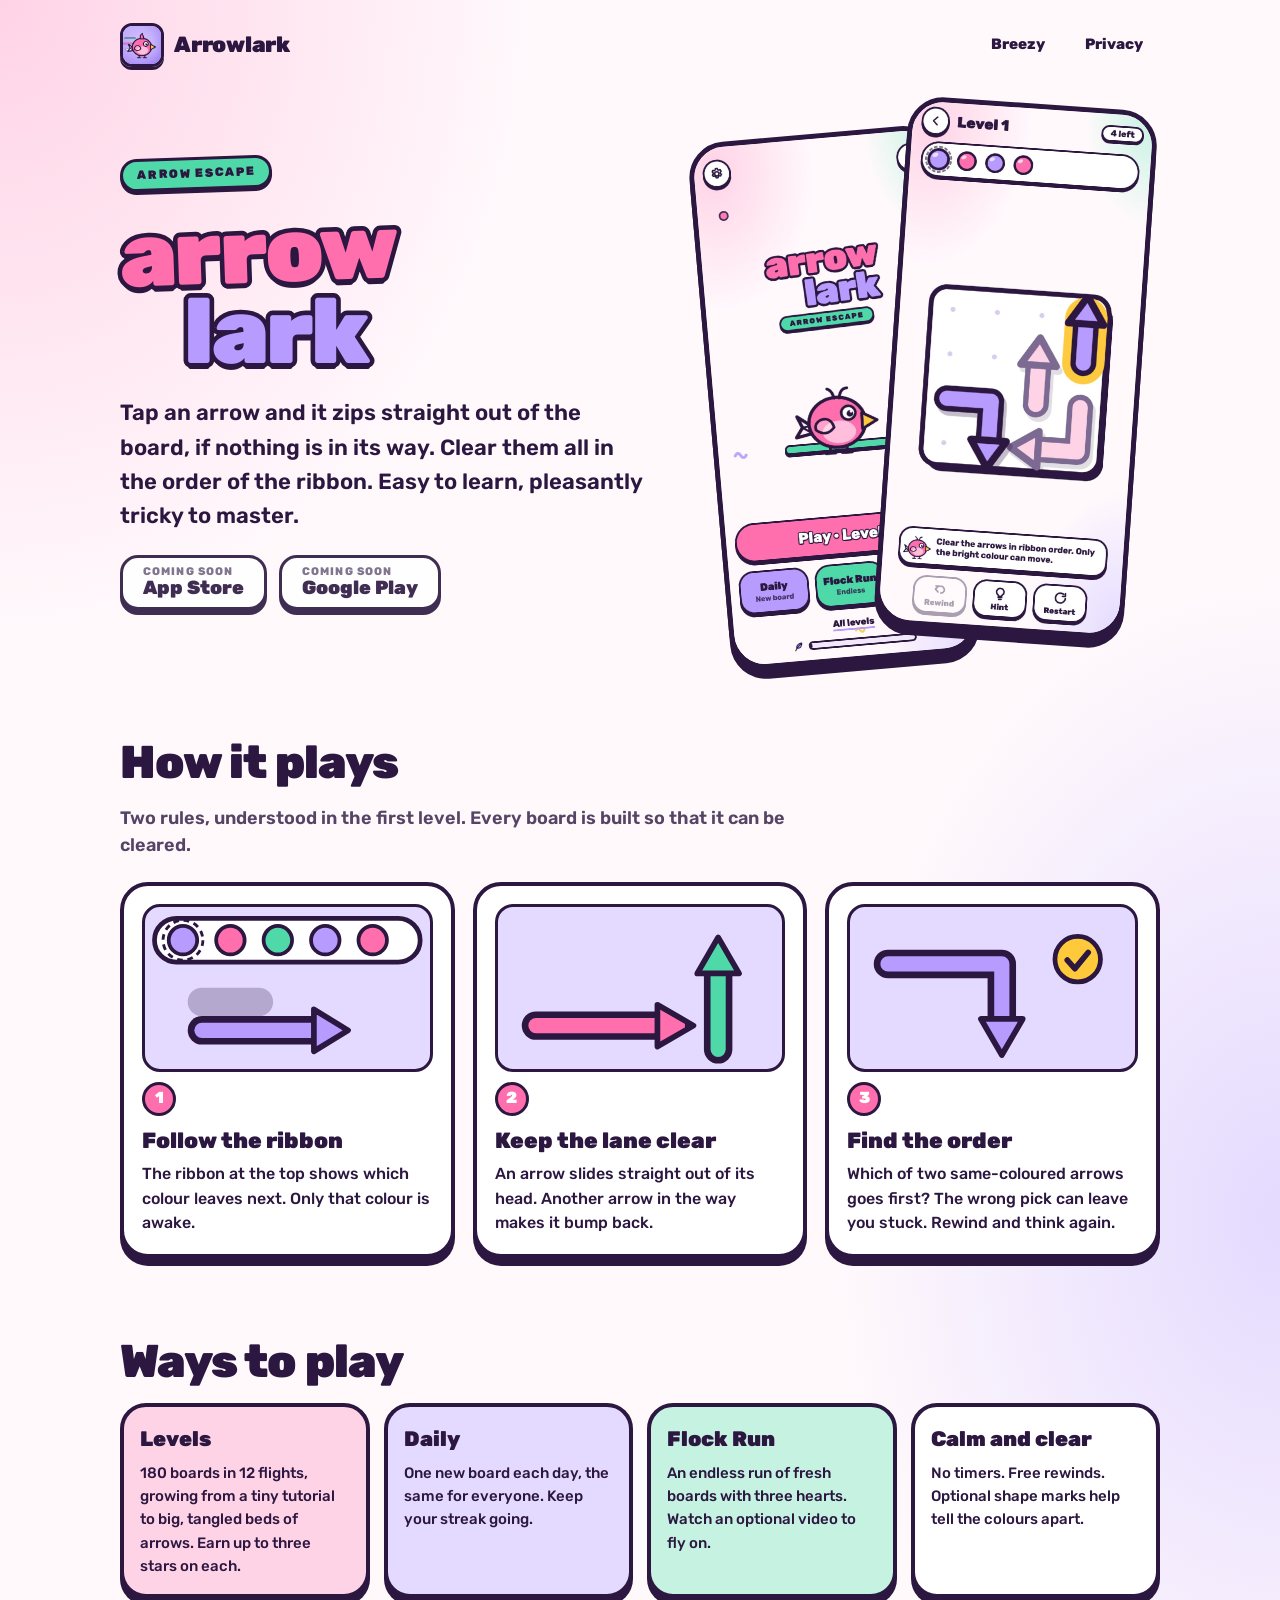
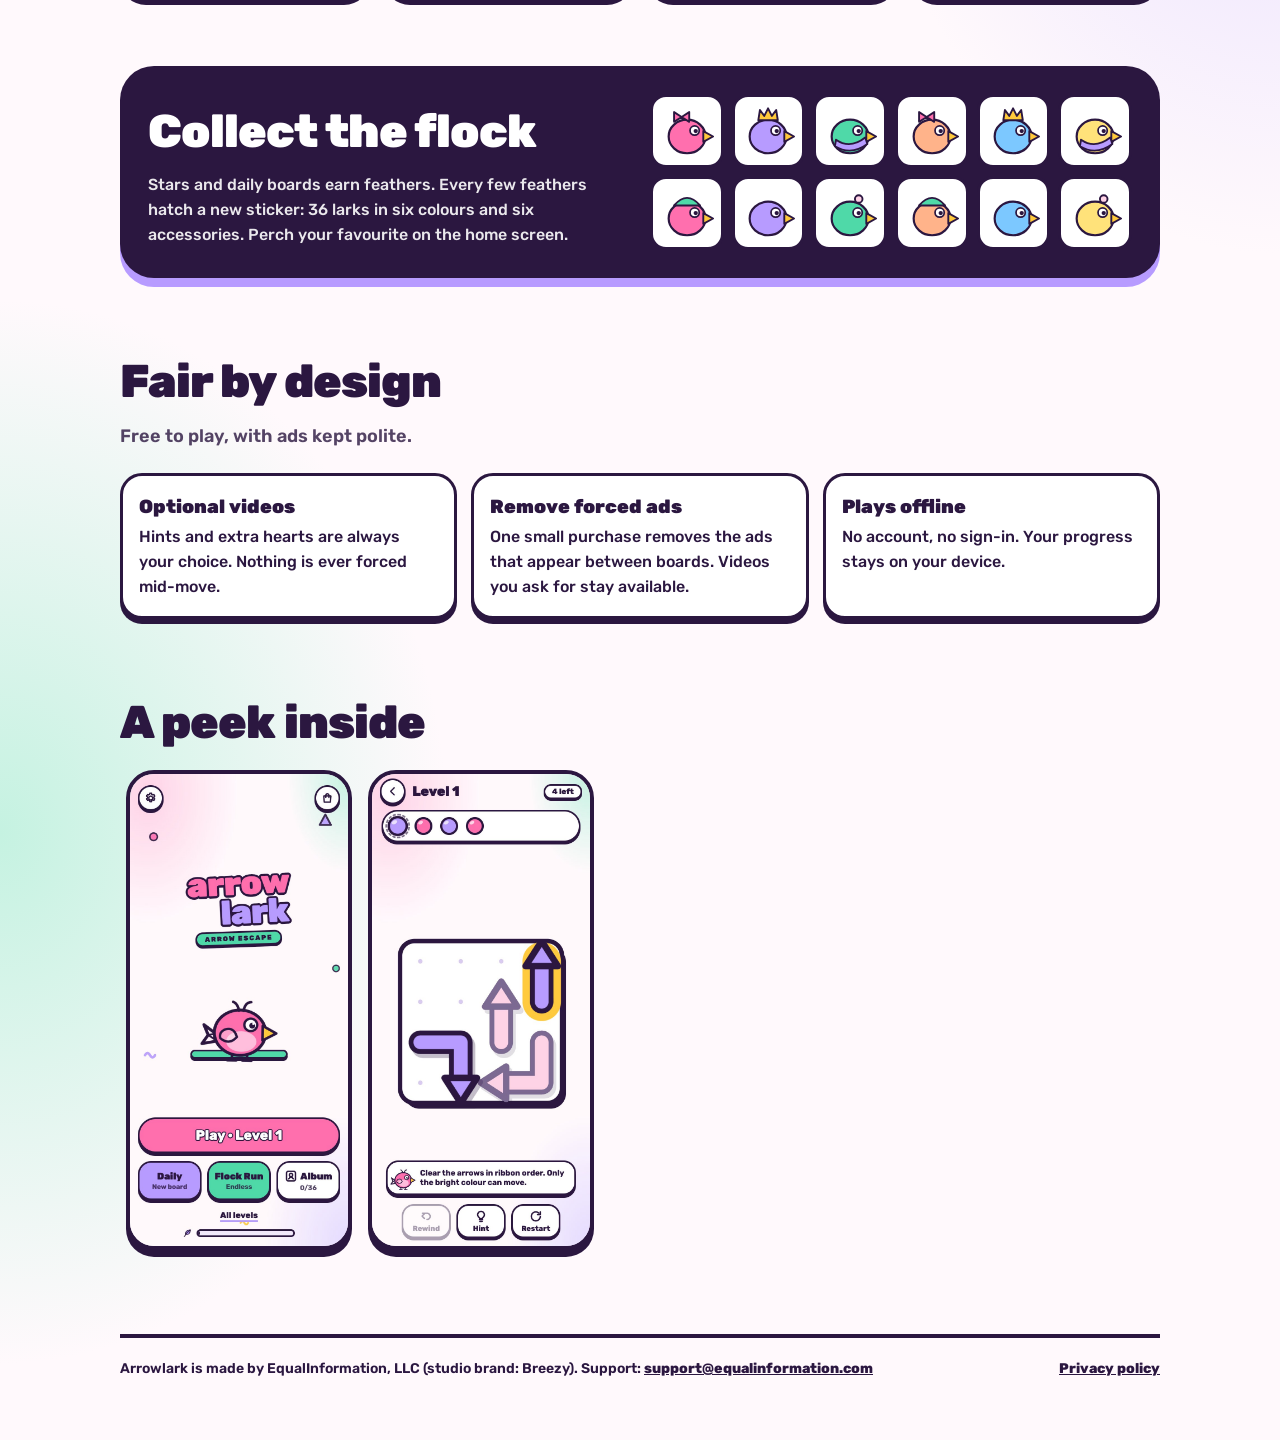
==== arrowlark/index.html @ f213b898 "Arrowlark site page (early draft, store links coming soon) Co-Authored-By: Claude Sonnet 5.5 <norepl" ====
<!doctype html>
<html lang="en">
<head>
<meta charset="utf-8">
<meta name="viewport" content="width=device-width,initial-scale=1">
<title>Arrowlark: Arrow Escape, a bouncy arrow game by Breezy</title>
<meta name="description" content="Arrowlark: Arrow Escape is a bouncy arrow-sliding game for iPhone and Android. Clear the board in ribbon order. Coming soon.">
<meta property="og:title" content="Arrowlark: Arrow Escape">
<meta property="og:description" content="Slide the arrows out, in ribbon order. A bouncy pop-graphic game by Breezy. Coming soon.">
<meta property="og:image" content="img/home.jpg">
<link rel="icon" href="img/icon.png">
<link rel="stylesheet" href="arrowlark.css">
</head>
<body>
<div class="wrap">
<header class="nav"><a class="brand" href="./"><img src="img/icon.png" alt="" width="44" height="44">Arrowlark</a><nav><a href="../">Breezy</a><a href="../privacy.html">Privacy</a></nav></header>
<main>
<div class="hero">
  <div>
    <span class="tagpill">ARROW ESCAPE</span>
    <h1><span class="a">arrow</span><span class="b">lark</span></h1>
    <p class="lead">Tap an arrow and it zips straight out of the board, if nothing is in its way. Clear them all in the order of the ribbon. Easy to learn, pleasantly tricky to master.</p>
    <div class="cta"><span class="store soon"><small>COMING SOON</small>App Store</span><span class="store soon"><small>COMING SOON</small>Google Play</span></div>
  </div>
  <div class="phones" aria-hidden="true">
    <div class="phone p1"><img src="img/home.jpg" alt="" width="390" height="844"></div>
    <div class="phone p2"><img src="img/play.jpg" alt="" width="390" height="844"></div>
  </div>
</div>
<section id="how">
  <h2>How it plays</h2>
  <p class="sub">Two rules, understood in the first level. Every board is built so that it can be cleared.</p>
  <div class="steps">
    <div class="step"><svg viewBox="0 0 300 170"><rect x="10" y="12" width="280" height="46" rx="23" fill="#fff" stroke="#2b1740" stroke-width="5"/><circle cx="40" cy="35" r="15" fill="#b79bff" stroke="#2b1740" stroke-width="4"/><circle cx="40" cy="35" r="21" fill="none" stroke="#2b1740" stroke-width="3" stroke-dasharray="6 5"/><circle cx="90" cy="35" r="15" fill="#ff6fae" stroke="#2b1740" stroke-width="4"/><circle cx="140" cy="35" r="15" fill="#4fd9a8" stroke="#2b1740" stroke-width="4"/><circle cx="190" cy="35" r="15" fill="#b79bff" stroke="#2b1740" stroke-width="4"/><circle cx="240" cy="35" r="15" fill="#ff6fae" stroke="#2b1740" stroke-width="4"/><path d="M60 130h120" stroke="#2b1740" stroke-width="30" stroke-linecap="round"/><path d="M60 130h120" stroke="#b79bff" stroke-width="16" stroke-linecap="round"/><path d="M178 108l36 22-36 22z" fill="#b79bff" stroke="#2b1740" stroke-width="6" stroke-linejoin="round"/><path d="M60 100h60" stroke="#2b1740" stroke-width="30" stroke-linecap="round" opacity=".25"/></svg><span class="n">1</span><h3>Follow the ribbon</h3><p>The ribbon at the top shows which colour leaves next. Only that colour is awake.</p></div>
    <div class="step"><svg viewBox="0 0 300 170"><path d="M40 125h130" stroke="#2b1740" stroke-width="30" stroke-linecap="round"/><path d="M40 125h130" stroke="#ff6fae" stroke-width="16" stroke-linecap="round"/><path d="M168 103l38 22-38 22z" fill="#ff6fae" stroke="#2b1740" stroke-width="6" stroke-linejoin="round"/><path d="M232 150V60" stroke="#2b1740" stroke-width="30" stroke-linecap="round"/><path d="M232 150V60" stroke="#4fd9a8" stroke-width="16" stroke-linecap="round"/><path d="M210 70l22-38 22 38z" fill="#4fd9a8" stroke="#2b1740" stroke-width="6" stroke-linejoin="round"/><path d="M205 125l-8 0" stroke="#2b1740" stroke-width="4"/><circle cx="214" cy="125" r="0" /></svg><span class="n">2</span><h3>Keep the lane clear</h3><p>An arrow slides straight out of its head. Another arrow in the way makes it bump back.</p></div>
    <div class="step"><svg viewBox="0 0 300 170"><path d="M40 60h120v60" stroke="#2b1740" stroke-width="30" stroke-linecap="round" stroke-linejoin="round" fill="none"/><path d="M40 60h120v60" stroke="#b79bff" stroke-width="16" stroke-linecap="round" stroke-linejoin="round" fill="none"/><path d="M138 118h44l-22 38z" fill="#b79bff" stroke="#2b1740" stroke-width="6" stroke-linejoin="round"/><circle cx="240" cy="55" r="24" fill="#ffc93c" stroke="#2b1740" stroke-width="5"/><path d="M229 56l8 9 14-17" stroke="#2b1740" stroke-width="6" fill="none" stroke-linecap="round" stroke-linejoin="round"/></svg><span class="n">3</span><h3>Find the order</h3><p>Which of two same-coloured arrows goes first? The wrong pick can leave you stuck. Rewind and think again.</p></div>
  </div>
</section>
<section>
  <h2>Ways to play</h2>
  <div class="modes">
    <div class="mode m1"><h3>Levels</h3><p>180 boards in 12 flights, growing from a tiny tutorial to big, tangled beds of arrows. Earn up to three stars on each.</p></div>
    <div class="mode m2"><h3>Daily</h3><p>One new board each day, the same for everyone. Keep your streak going.</p></div>
    <div class="mode m3"><h3>Flock Run</h3><p>An endless run of fresh boards with three hearts. Watch an optional video to fly on.</p></div>
    <div class="mode m4"><h3>Calm and clear</h3><p>No timers. Free rewinds. Optional shape marks help tell the colours apart.</p></div>
  </div>
</section>
<section>
  <div class="band">
    <div><h2>Collect the flock</h2><p>Stars and daily boards earn feathers. Every few feathers hatch a new sticker: 36 larks in six colours and six accessories. Perch your favourite on the home screen.</p></div>
    <div class="larks" aria-hidden="true"><i><svg viewBox="0 0 100 100"><ellipse cx="50" cy="60" rx="34" ry="31" fill="#ff6fae" stroke="#2b1740" stroke-width="4"/><circle cx="64" cy="49" r="8.5" fill="#fff" stroke="#2b1740" stroke-width="3.2"/><circle cx="66" cy="50" r="4" fill="#2b1740"/><path d="M80 50 L98 60 L80 70 Z" fill="#ffc93c" stroke="#2b1740" stroke-width="3.5" stroke-linejoin="round"/><path d="M40 24l-14-9v18zM40 24l14-9v18z" fill="#ff6fae" stroke="#2b1740" stroke-width="3.5" stroke-linejoin="round"/></svg></i><i><svg viewBox="0 0 100 100"><ellipse cx="50" cy="60" rx="34" ry="31" fill="#b79bff" stroke="#2b1740" stroke-width="4"/><circle cx="64" cy="49" r="8.5" fill="#fff" stroke="#2b1740" stroke-width="3.2"/><circle cx="66" cy="50" r="4" fill="#2b1740"/><path d="M80 50 L98 60 L80 70 Z" fill="#ffc93c" stroke="#2b1740" stroke-width="3.5" stroke-linejoin="round"/><path d="M32 30l3-19 8 11 7-14 7 14 8-11 3 19z" fill="#ffc93c" stroke="#2b1740" stroke-width="3.5" stroke-linejoin="round"/></svg></i><i><svg viewBox="0 0 100 100"><ellipse cx="50" cy="60" rx="34" ry="31" fill="#4fd9a8" stroke="#2b1740" stroke-width="4"/><circle cx="64" cy="49" r="8.5" fill="#fff" stroke="#2b1740" stroke-width="3.2"/><circle cx="66" cy="50" r="4" fill="#2b1740"/><path d="M80 50 L98 60 L80 70 Z" fill="#ffc93c" stroke="#2b1740" stroke-width="3.5" stroke-linejoin="round"/><path d="M24 66Q50 84 78 62l4 12Q52 96 22 78z" fill="#b79bff" stroke="#2b1740" stroke-width="3.5" stroke-linejoin="round"/></svg></i><i><svg viewBox="0 0 100 100"><ellipse cx="50" cy="60" rx="34" ry="31" fill="#ffb38a" stroke="#2b1740" stroke-width="4"/><circle cx="64" cy="49" r="8.5" fill="#fff" stroke="#2b1740" stroke-width="3.2"/><circle cx="66" cy="50" r="4" fill="#2b1740"/><path d="M80 50 L98 60 L80 70 Z" fill="#ffc93c" stroke="#2b1740" stroke-width="3.5" stroke-linejoin="round"/><path d="M40 24l-14-9v18zM40 24l14-9v18z" fill="#ff6fae" stroke="#2b1740" stroke-width="3.5" stroke-linejoin="round"/></svg></i><i><svg viewBox="0 0 100 100"><ellipse cx="50" cy="60" rx="34" ry="31" fill="#7cc8ff" stroke="#2b1740" stroke-width="4"/><circle cx="64" cy="49" r="8.5" fill="#fff" stroke="#2b1740" stroke-width="3.2"/><circle cx="66" cy="50" r="4" fill="#2b1740"/><path d="M80 50 L98 60 L80 70 Z" fill="#ffc93c" stroke="#2b1740" stroke-width="3.5" stroke-linejoin="round"/><path d="M32 30l3-19 8 11 7-14 7 14 8-11 3 19z" fill="#ffc93c" stroke="#2b1740" stroke-width="3.5" stroke-linejoin="round"/></svg></i><i><svg viewBox="0 0 100 100"><ellipse cx="50" cy="60" rx="34" ry="31" fill="#ffe27a" stroke="#2b1740" stroke-width="4"/><circle cx="64" cy="49" r="8.5" fill="#fff" stroke="#2b1740" stroke-width="3.2"/><circle cx="66" cy="50" r="4" fill="#2b1740"/><path d="M80 50 L98 60 L80 70 Z" fill="#ffc93c" stroke="#2b1740" stroke-width="3.5" stroke-linejoin="round"/><path d="M24 66Q50 84 78 62l4 12Q52 96 22 78z" fill="#b79bff" stroke="#2b1740" stroke-width="3.5" stroke-linejoin="round"/></svg></i><i><svg viewBox="0 0 100 100"><ellipse cx="50" cy="60" rx="34" ry="31" fill="#ff6fae" stroke="#2b1740" stroke-width="4"/><circle cx="64" cy="49" r="8.5" fill="#fff" stroke="#2b1740" stroke-width="3.2"/><circle cx="66" cy="50" r="4" fill="#2b1740"/><path d="M80 50 L98 60 L80 70 Z" fill="#ffc93c" stroke="#2b1740" stroke-width="3.5" stroke-linejoin="round"/><path d="M26 36Q50 8 74 36Z" fill="#4fd9a8" stroke="#2b1740" stroke-width="3.5" stroke-linejoin="round"/></svg></i><i><svg viewBox="0 0 100 100"><ellipse cx="50" cy="60" rx="34" ry="31" fill="#b79bff" stroke="#2b1740" stroke-width="4"/><circle cx="64" cy="49" r="8.5" fill="#fff" stroke="#2b1740" stroke-width="3.2"/><circle cx="66" cy="50" r="4" fill="#2b1740"/><path d="M80 50 L98 60 L80 70 Z" fill="#ffc93c" stroke="#2b1740" stroke-width="3.5" stroke-linejoin="round"/></svg></i><i><svg viewBox="0 0 100 100"><ellipse cx="50" cy="60" rx="34" ry="31" fill="#4fd9a8" stroke="#2b1740" stroke-width="4"/><circle cx="64" cy="49" r="8.5" fill="#fff" stroke="#2b1740" stroke-width="3.2"/><circle cx="66" cy="50" r="4" fill="#2b1740"/><path d="M80 50 L98 60 L80 70 Z" fill="#ffc93c" stroke="#2b1740" stroke-width="3.5" stroke-linejoin="round"/><circle cx="66" cy="24" r="7" fill="#ffd3e6" stroke="#2b1740" stroke-width="3.5"/></svg></i><i><svg viewBox="0 0 100 100"><ellipse cx="50" cy="60" rx="34" ry="31" fill="#ffb38a" stroke="#2b1740" stroke-width="4"/><circle cx="64" cy="49" r="8.5" fill="#fff" stroke="#2b1740" stroke-width="3.2"/><circle cx="66" cy="50" r="4" fill="#2b1740"/><path d="M80 50 L98 60 L80 70 Z" fill="#ffc93c" stroke="#2b1740" stroke-width="3.5" stroke-linejoin="round"/><path d="M26 36Q50 8 74 36Z" fill="#4fd9a8" stroke="#2b1740" stroke-width="3.5" stroke-linejoin="round"/></svg></i><i><svg viewBox="0 0 100 100"><ellipse cx="50" cy="60" rx="34" ry="31" fill="#7cc8ff" stroke="#2b1740" stroke-width="4"/><circle cx="64" cy="49" r="8.5" fill="#fff" stroke="#2b1740" stroke-width="3.2"/><circle cx="66" cy="50" r="4" fill="#2b1740"/><path d="M80 50 L98 60 L80 70 Z" fill="#ffc93c" stroke="#2b1740" stroke-width="3.5" stroke-linejoin="round"/></svg></i><i><svg viewBox="0 0 100 100"><ellipse cx="50" cy="60" rx="34" ry="31" fill="#ffe27a" stroke="#2b1740" stroke-width="4"/><circle cx="64" cy="49" r="8.5" fill="#fff" stroke="#2b1740" stroke-width="3.2"/><circle cx="66" cy="50" r="4" fill="#2b1740"/><path d="M80 50 L98 60 L80 70 Z" fill="#ffc93c" stroke="#2b1740" stroke-width="3.5" stroke-linejoin="round"/><circle cx="66" cy="24" r="7" fill="#ffd3e6" stroke="#2b1740" stroke-width="3.5"/></svg></i></div>
  </div>
</section>
<section>
  <h2>Fair by design</h2>
  <p class="sub">Free to play, with ads kept polite.</p>
  <div class="fair">
    <div><b>Optional videos</b>Hints and extra hearts are always your choice. Nothing is ever forced mid-move.</div>
    <div><b>Remove forced ads</b>One small purchase removes the ads that appear between boards. Videos you ask for stay available.</div>
    <div><b>Plays offline</b>No account, no sign-in. Your progress stays on your device.</div>
  </div>
</section>
<section>
  <h2>A peek inside</h2>
  <div class="gallery"><img src="img/home.jpg" alt="Arrowlark home screen with the lark on its perch" width="240" height="520"><img src="img/play.jpg" alt="A level with the colour ribbon on top" width="240" height="520"></div>
</section>
</main>
<footer><span>Arrowlark is made by EqualInformation, LLC (studio brand: Breezy). Support: <a href="mailto:support@equalinformation.com">support@equalinformation.com</a></span><span><a href="../privacy.html">Privacy policy</a></span></footer>
</div>
</body>
</html>
---- arrowlark/arrowlark.css ----
@font-face{font-family:"Rubik";src:url(fonts/rubik-latin-wght-normal.woff2) format("woff2");font-weight:300 900;font-display:swap}
:root{--ink:#2b1740;--pink:#ff6fae;--lilac:#b79bff;--mint:#4fd9a8;--paper:#fff9fc;--pink-t:#ffd3e6;--lilac-t:#e4daff;--mint-t:#c5f2e1}
*{box-sizing:border-box}
html{scroll-behavior:smooth}
body{margin:0;font-family:"Rubik",system-ui,sans-serif;font-weight:500;color:var(--ink);background:var(--paper);line-height:1.55;overflow-x:hidden;
background-image:radial-gradient(60% 30% at 0% 0%,var(--pink-t),transparent 70%),radial-gradient(50% 30% at 100% 40%,var(--lilac-t),transparent 70%),radial-gradient(50% 25% at 0% 80%,var(--mint-t),transparent 70%)}
a{color:inherit}
.wrap{max-width:1080px;margin:0 auto;padding:16px 20px 60px}
.nav{display:flex;align-items:center;justify-content:space-between;gap:12px;padding:6px 0 18px}
.brand{display:flex;align-items:center;gap:10px;text-decoration:none;font-weight:900;font-size:22px;letter-spacing:-.01em}
.brand img{width:44px;height:44px;border-radius:12px;border:3px solid var(--ink);box-shadow:0 3px 0 var(--ink)}
.nav nav{display:flex;gap:6px}
.nav nav a{text-decoration:none;font-weight:800;font-size:15px;padding:8px 14px;border-radius:99px;border:3px solid transparent}
.nav nav a:hover{border-color:var(--ink);background:#fff}
.hero{display:grid;grid-template-columns:1.05fr .95fr;gap:30px;align-items:center;padding:18px 0 30px}
.tagpill{display:inline-block;background:var(--mint);border:3px solid var(--ink);border-radius:99px;padding:4px 14px;font-weight:900;letter-spacing:.14em;font-size:12px;box-shadow:0 3px 0 var(--ink);transform:rotate(-2deg)}
h1{font-size:clamp(46px,8vw,92px);line-height:.92;font-weight:900;margin:16px 0 14px;letter-spacing:-.03em}
h1 span{display:block;-webkit-text-stroke:.1em var(--ink);paint-order:stroke fill;text-shadow:0 .06em 0 var(--ink)}
h1 .a{color:var(--pink);transform:rotate(-2deg)}h1 .b{color:var(--lilac);margin-left:.7em}
.lead{font-size:clamp(18px,2.4vw,22px);max-width:30em;font-weight:600}
.cta{display:flex;flex-wrap:wrap;gap:12px;margin-top:22px}
.store{display:inline-flex;flex-direction:column;border:3px solid var(--ink);border-radius:18px;background:#fff;padding:8px 20px;box-shadow:0 5px 0 var(--ink);font-weight:900;font-size:19px;line-height:1.1;text-decoration:none}
.store small{font-size:11px;letter-spacing:.1em;opacity:.65;font-weight:800}
.store.soon{opacity:.9}
.phones{position:relative;height:560px}
.phone{position:absolute;width:250px;border:5px solid var(--ink);border-radius:36px;overflow:hidden;box-shadow:0 10px 0 var(--ink);background:#fff}
.phone img{display:block;width:100%;height:auto}
.p1{left:6%;top:30px;transform:rotate(-5deg)}.p2{right:4%;top:0;transform:rotate(4deg)}
section{padding:34px 0}
h2{font-size:clamp(30px,5vw,46px);font-weight:900;margin:0 0 6px;letter-spacing:-.02em}
.sub{margin:0 0 22px;font-size:18px;font-weight:600;opacity:.8;max-width:38em}
.steps{display:grid;grid-template-columns:repeat(3,1fr);gap:18px}
.step{background:#fff;border:4px solid var(--ink);border-radius:28px;box-shadow:0 8px 0 var(--ink);padding:18px}
.step svg{width:100%;height:auto;display:block;margin-bottom:10px;background:var(--lilac-t);border-radius:18px;border:3px solid var(--ink)}
.step h3{margin:0 0 4px;font-size:22px;font-weight:900}.step p{margin:0;font-weight:500}
.step .n{display:inline-grid;place-items:center;width:34px;height:34px;border-radius:50%;background:var(--pink);color:#fff;border:3px solid var(--ink);font-weight:900;margin-bottom:8px}
.modes{display:grid;grid-template-columns:repeat(4,1fr);gap:14px}
.mode{border:4px solid var(--ink);border-radius:26px;padding:16px;box-shadow:0 7px 0 var(--ink)}
.mode h3{margin:0 0 6px;font-size:21px;font-weight:900}.mode p{margin:0;font-size:15px;font-weight:500}
.m1{background:var(--pink-t)}.m2{background:var(--lilac-t)}.m3{background:var(--mint-t)}.m4{background:#fff}
.band{background:var(--ink);color:#fff;border-radius:34px;padding:28px;display:grid;grid-template-columns:1fr 1fr;gap:20px;align-items:center;box-shadow:0 9px 0 var(--lilac)}
.band h2{color:#fff}.band p{margin:0;font-weight:500;opacity:.9}
.larks{display:grid;grid-template-columns:repeat(6,1fr);gap:8px}
.larks i{aspect-ratio:1;border-radius:16px;background:#fff;border:3px solid var(--ink);display:grid;place-items:center}
.larks svg{width:80%;height:80%}
.fair{display:grid;grid-template-columns:repeat(3,1fr);gap:14px}
.fair div{background:#fff;border:3px solid var(--ink);border-radius:22px;padding:16px;box-shadow:0 5px 0 var(--ink)}
.fair b{display:block;font-size:19px;font-weight:900;margin-bottom:4px}
.gallery{display:flex;gap:16px;overflow-x:auto;padding:6px 6px 20px;scroll-snap-type:x mandatory}
.gallery img{height:480px;width:auto;border:4px solid var(--ink);border-radius:28px;box-shadow:0 7px 0 var(--ink);scroll-snap-align:center;background:#fff}
footer{border-top:4px solid var(--ink);margin-top:30px;padding-top:20px;display:flex;flex-wrap:wrap;gap:14px;justify-content:space-between;font-size:14px;font-weight:600}
footer a{font-weight:800}
@media(max-width:860px){.hero{grid-template-columns:1fr}.phones{height:520px}.steps,.fair{grid-template-columns:1fr}.modes{grid-template-columns:1fr 1fr}.band{grid-template-columns:1fr}.p1{left:calc(50% - 250px)}.p2{right:calc(50% - 250px)}}
@media(max-width:520px){.modes{grid-template-columns:1fr}.phones{height:470px}.phone{width:200px}.p1{left:calc(50% - 205px)}.p2{right:calc(50% - 205px)}.gallery img{height:400px}.larks{grid-template-columns:repeat(4,1fr)}}
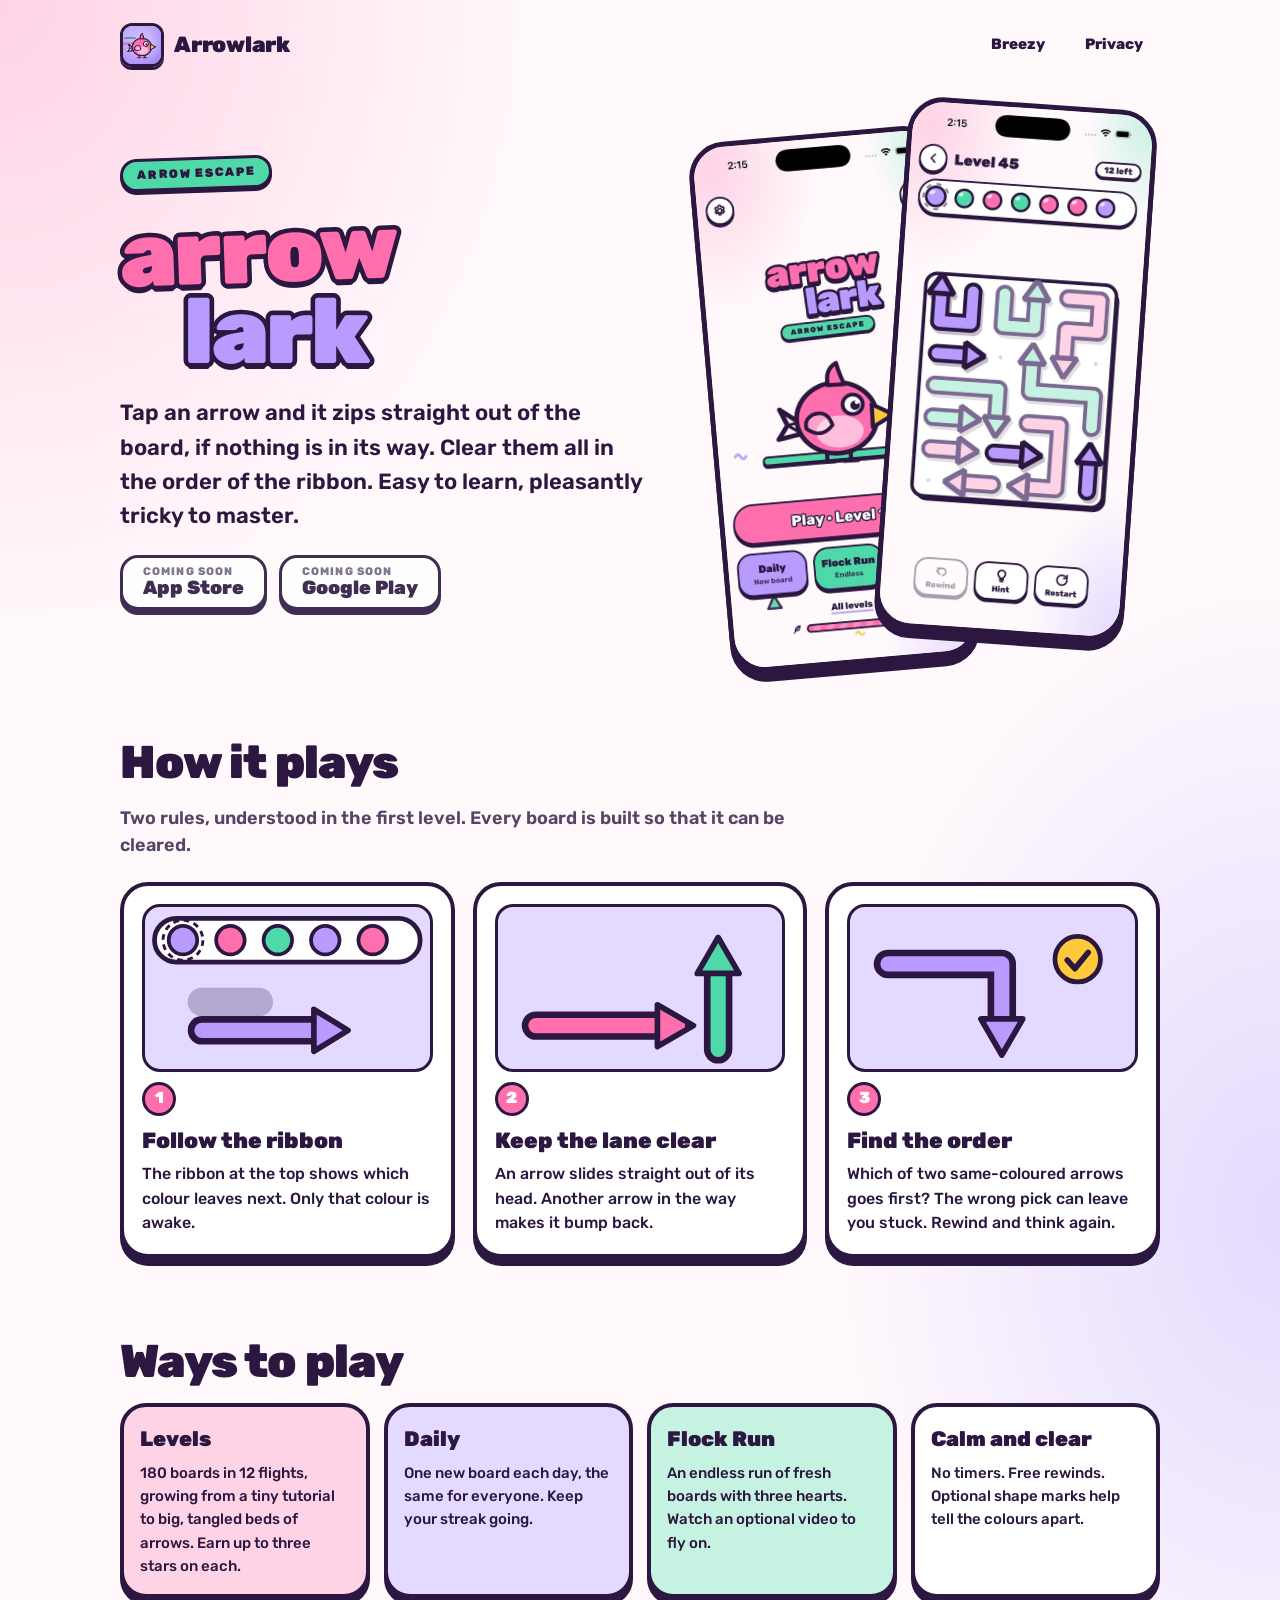
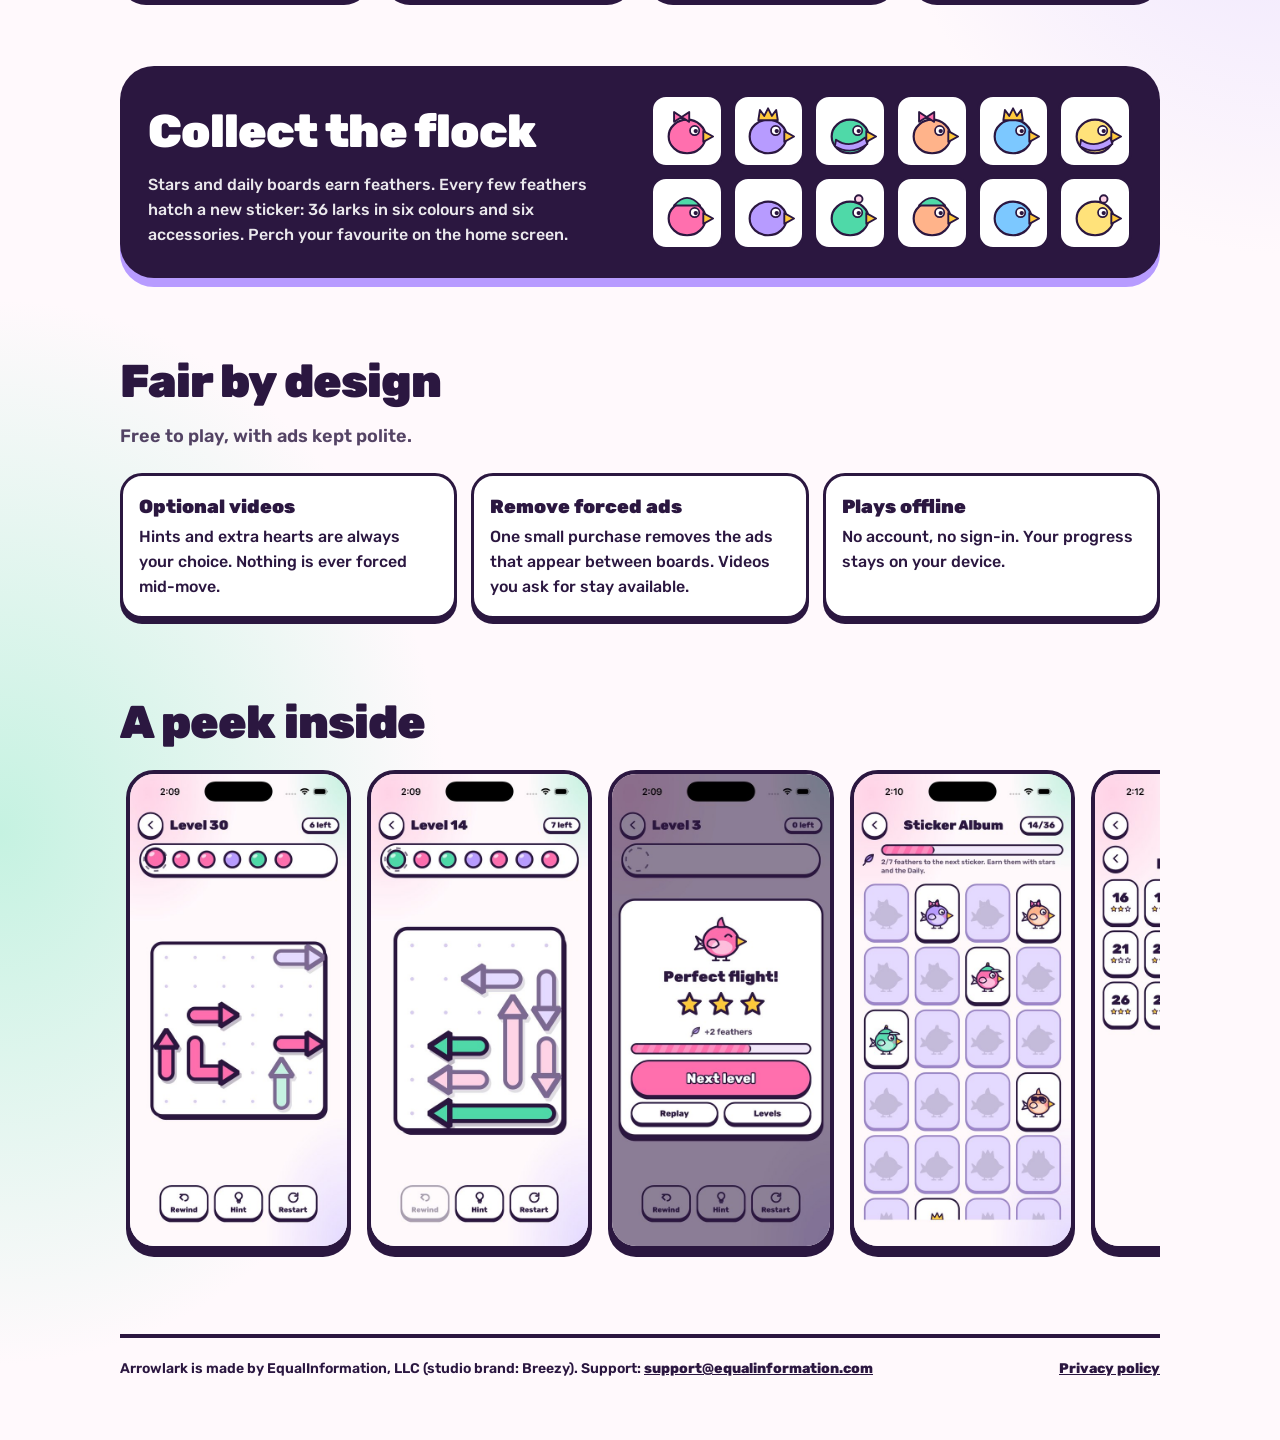
==== commit 5d8233d3: "Arrowlark page: real screenshots Co-Authored-By: Claude Sonnet 5.5 <noreply@anthropic.com>" ====
--- a/arrowlark/index.html
+++ b/arrowlark/index.html
@@ -62,7 +62,7 @@
 </section>
 <section>
   <h2>A peek inside</h2>
-  <div class="gallery"><img src="img/home.jpg" alt="Arrowlark home screen with the lark on its perch" width="240" height="520"><img src="img/play.jpg" alt="A level with the colour ribbon on top" width="240" height="520"></div>
+  <div class="gallery"><img src="img/shot-game.jpg" alt="A board mid-level with the colour ribbon on top" width="240" height="520"><img src="img/shot-ribbon.jpg" alt="Only the colour at the front of the ribbon is awake" width="240" height="520"><img src="img/shot-win.jpg" alt="Three stars after a level" width="240" height="520"><img src="img/shot-album.jpg" alt="The sticker album" width="240" height="520"><img src="img/shot-levels.jpg" alt="Level select with flights" width="240" height="520"></div>
 </section>
 </main>
 <footer><span>Arrowlark is made by EqualInformation, LLC (studio brand: Breezy). Support: <a href="mailto:support@equalinformation.com">support@equalinformation.com</a></span><span><a href="../privacy.html">Privacy policy</a></span></footer>
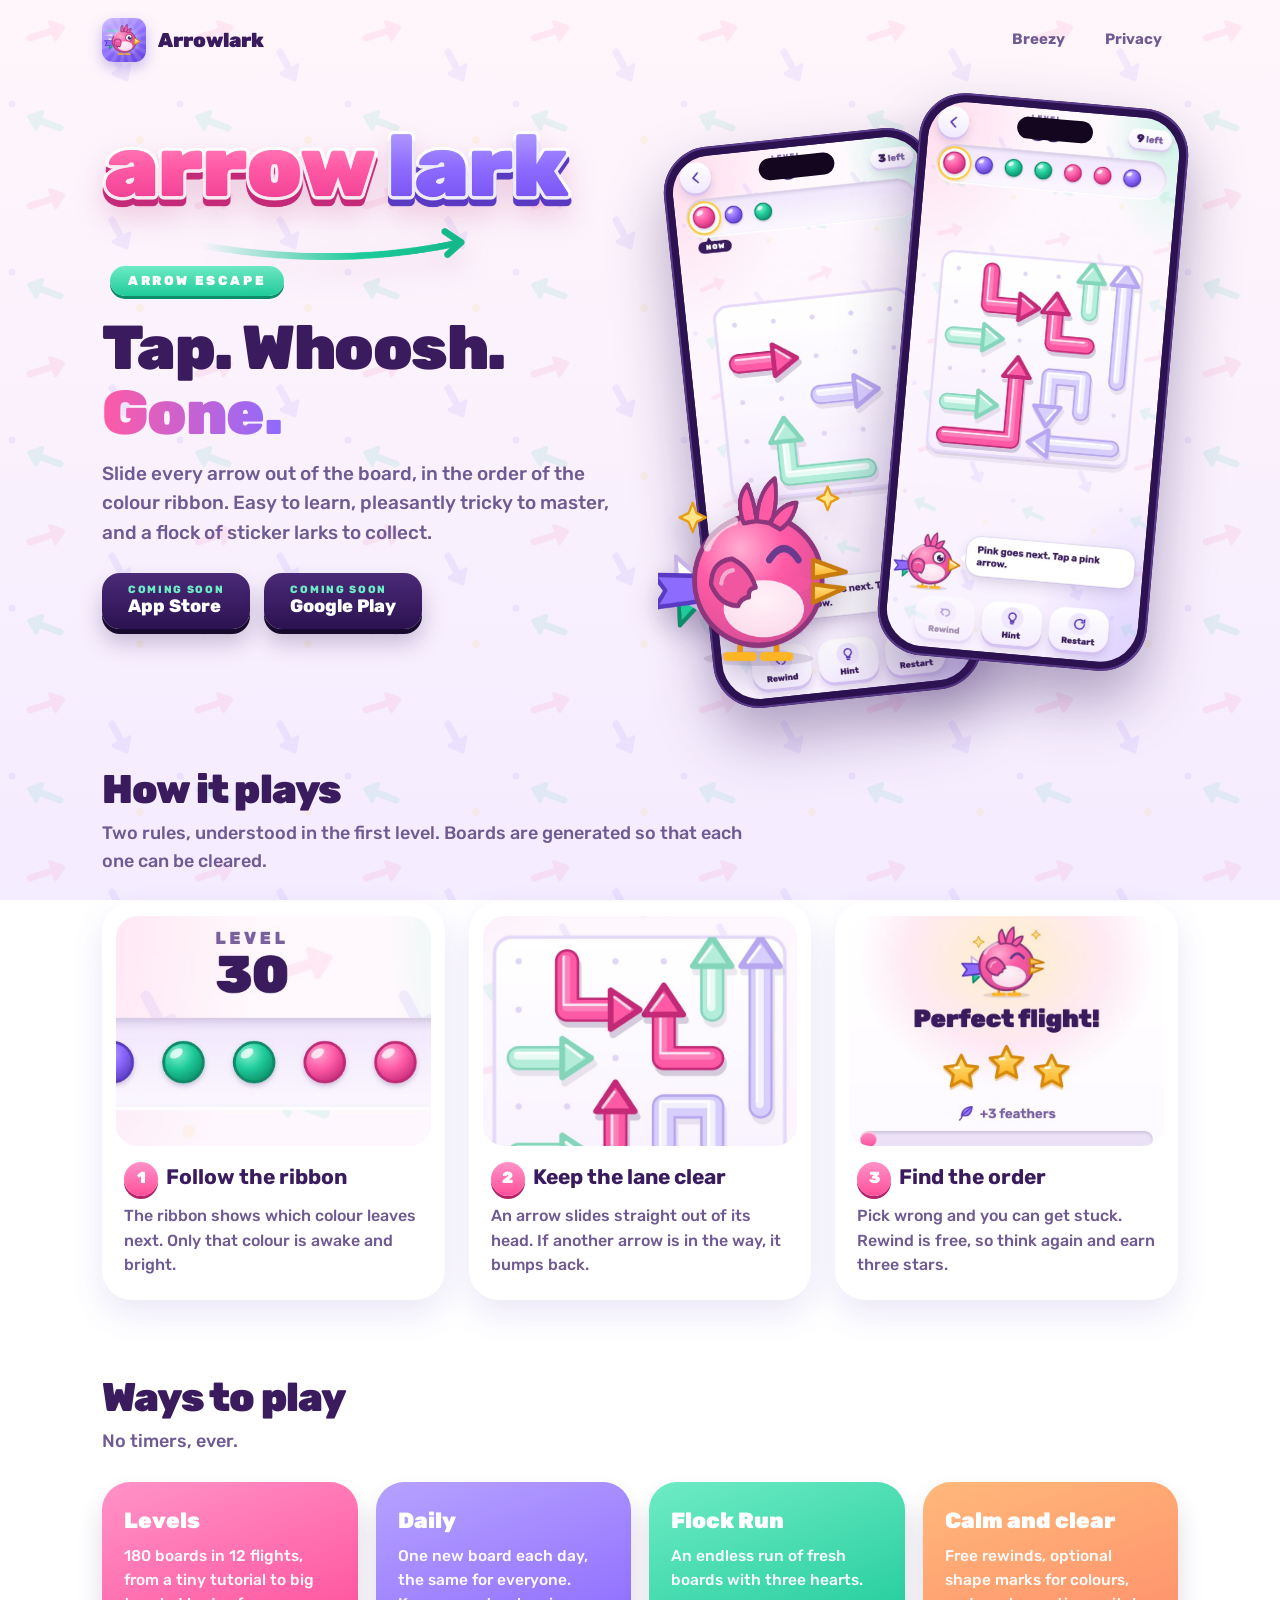
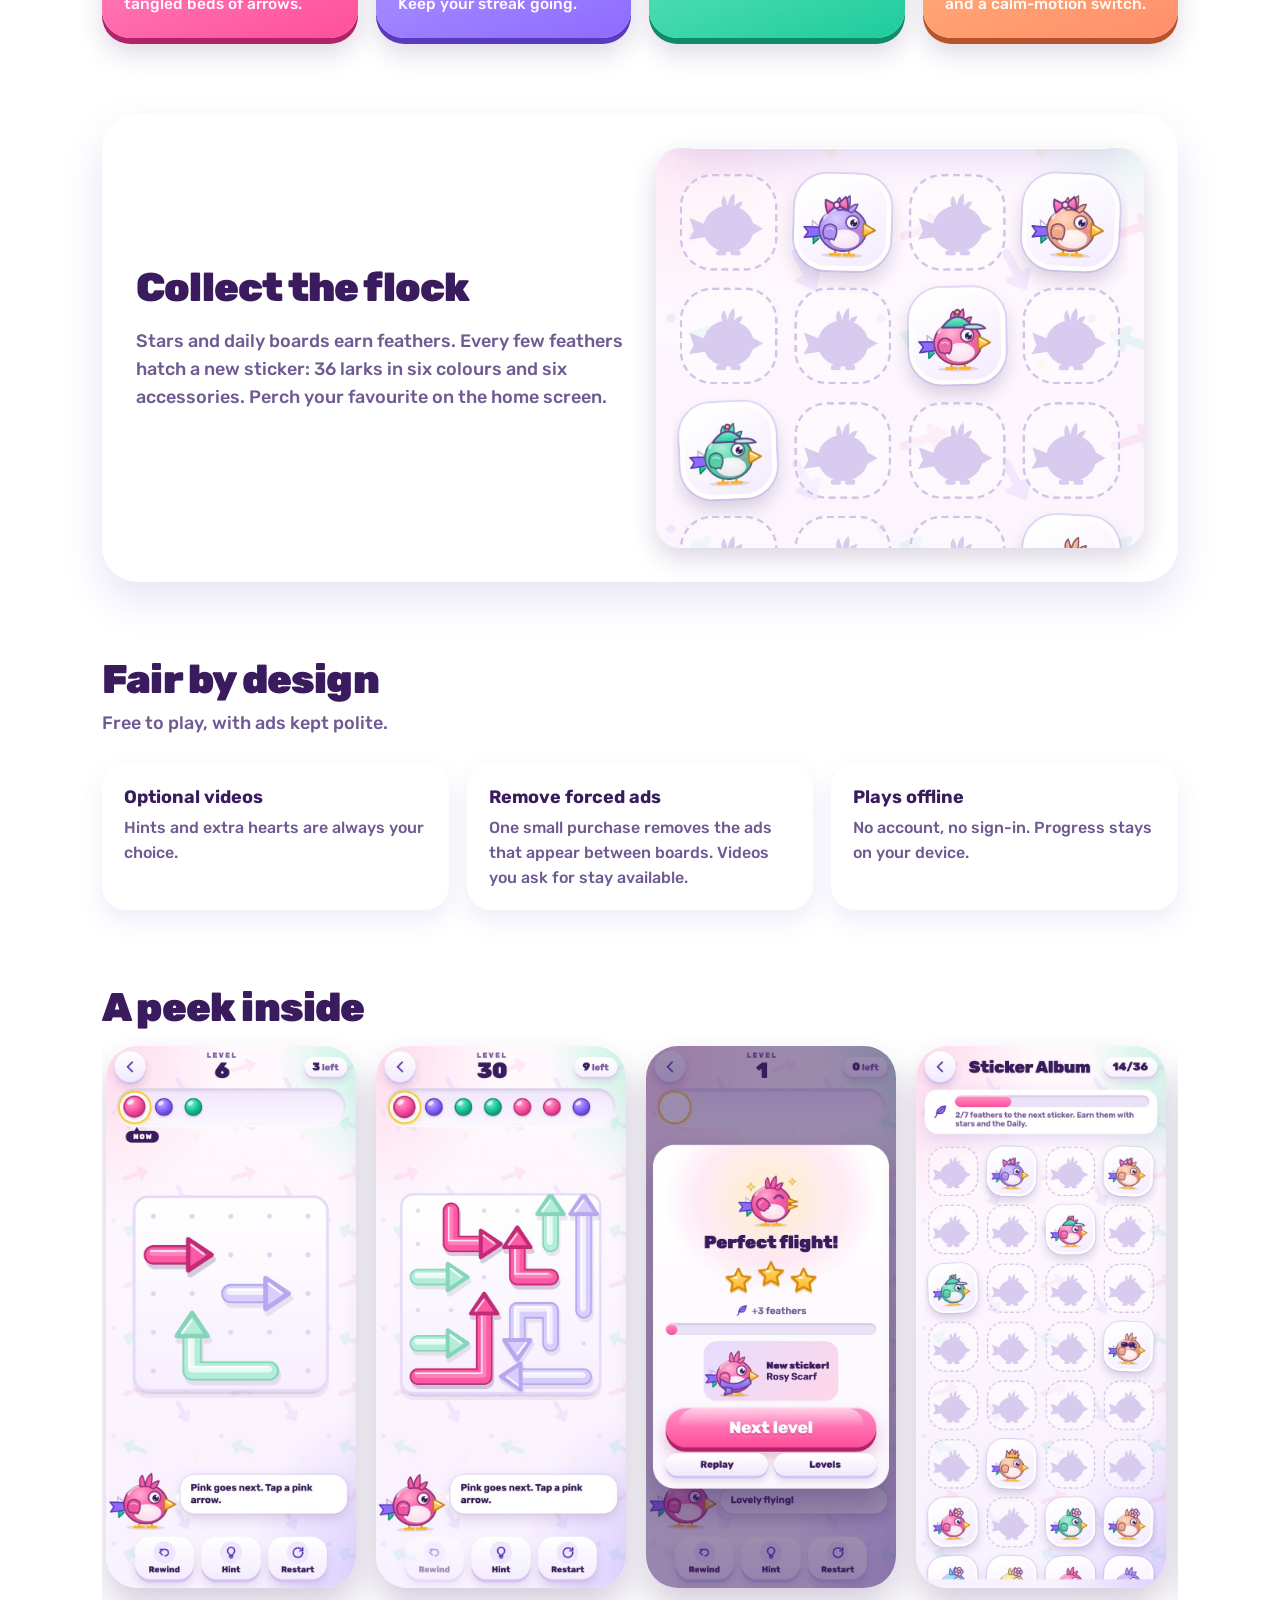
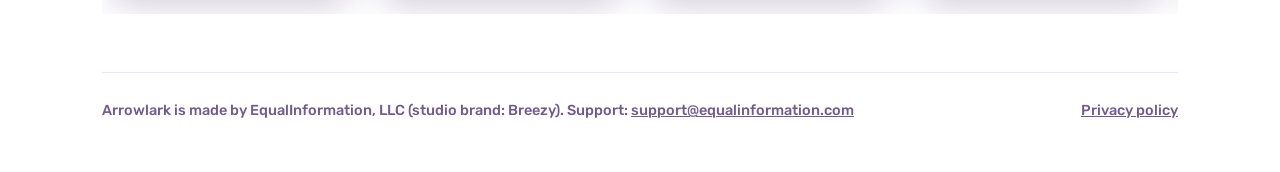
==== commit e55bb0f0: "Arrowlark page v3: striking hero, real in-game visuals, calmer layout, dark mode; hub card gradient " ====
--- a/arrowlark/index.html
+++ b/arrowlark/index.html
@@ -3,12 +3,14 @@
 <head>
 <meta charset="utf-8">
 <meta name="viewport" content="width=device-width,initial-scale=1">
+<meta name="color-scheme" content="light dark">
 <title>Arrowlark: Arrow Escape, a bouncy arrow game by Breezy</title>
-<meta name="description" content="Arrowlark: Arrow Escape is a bouncy arrow-sliding game for iPhone and Android. Clear the board in ribbon order. Coming soon.">
+<meta name="description" content="Arrowlark: Arrow Escape is a bouncy arrow-sliding game for iPhone and Android. Clear the board in ribbon order and hatch 36 sticker larks. Coming soon.">
 <meta property="og:title" content="Arrowlark: Arrow Escape">
-<meta property="og:description" content="Slide the arrows out, in ribbon order. A bouncy pop-graphic game by Breezy. Coming soon.">
-<meta property="og:image" content="img/home.jpg">
+<meta property="og:description" content="Slide the arrows out, in ribbon order. A bouncy arrow game by Breezy. Coming soon.">
+<meta property="og:image" content="img/og.jpg">
 <link rel="icon" href="img/icon.png">
+<link rel="apple-touch-icon" href="img/apple-touch-icon.png">
 <link rel="stylesheet" href="arrowlark.css">
 </head>
 <body>
@@ -17,52 +19,55 @@
 <main>
 <div class="hero">
   <div>
+    <img class="wordmark" src="img/wordmark.png" alt="Arrowlark" width="470" height="180">
     <span class="tagpill">ARROW ESCAPE</span>
-    <h1><span class="a">arrow</span><span class="b">lark</span></h1>
-    <p class="lead">Tap an arrow and it zips straight out of the board, if nothing is in its way. Clear them all in the order of the ribbon. Easy to learn, pleasantly tricky to master.</p>
-    <div class="cta"><span class="store soon"><small>COMING SOON</small>App Store</span><span class="store soon"><small>COMING SOON</small>Google Play</span></div>
+    <h1>Tap. Whoosh. <em>Gone.</em></h1>
+    <p class="lead">Slide every arrow out of the board, in the order of the colour ribbon. Easy to learn, pleasantly tricky to master, and a flock of sticker larks to collect.</p>
+    <div class="cta"><span class="store"><small>COMING SOON</small>App Store</span><span class="store"><small>COMING SOON</small>Google Play</span></div>
   </div>
-  <div class="phones" aria-hidden="true">
-    <div class="phone p1"><img src="img/home.jpg" alt="" width="390" height="844"></div>
-    <div class="phone p2"><img src="img/play.jpg" alt="" width="390" height="844"></div>
+  <div class="phones">
+    <div class="phone p1"><img src="img/shot-1.jpg" alt="A small board with a pink arrow ready to leave" width="640" height="1387"></div>
+    <div class="phone p2"><img src="img/shot-2.jpg" alt="A larger tangle of pink, lilac and mint arrows" width="640" height="1387"></div>
+    <img class="lark-hero" src="img/lark-cheer.png" alt="" width="190" height="190">
   </div>
 </div>
 <section id="how">
   <h2>How it plays</h2>
-  <p class="sub">Two rules, understood in the first level. Every board is built so that it can be cleared.</p>
+  <p class="sub">Two rules, understood in the first level. Boards are generated so that each one can be cleared.</p>
   <div class="steps">
-    <div class="step"><svg viewBox="0 0 300 170"><rect x="10" y="12" width="280" height="46" rx="23" fill="#fff" stroke="#2b1740" stroke-width="5"/><circle cx="40" cy="35" r="15" fill="#b79bff" stroke="#2b1740" stroke-width="4"/><circle cx="40" cy="35" r="21" fill="none" stroke="#2b1740" stroke-width="3" stroke-dasharray="6 5"/><circle cx="90" cy="35" r="15" fill="#ff6fae" stroke="#2b1740" stroke-width="4"/><circle cx="140" cy="35" r="15" fill="#4fd9a8" stroke="#2b1740" stroke-width="4"/><circle cx="190" cy="35" r="15" fill="#b79bff" stroke="#2b1740" stroke-width="4"/><circle cx="240" cy="35" r="15" fill="#ff6fae" stroke="#2b1740" stroke-width="4"/><path d="M60 130h120" stroke="#2b1740" stroke-width="30" stroke-linecap="round"/><path d="M60 130h120" stroke="#b79bff" stroke-width="16" stroke-linecap="round"/><path d="M178 108l36 22-36 22z" fill="#b79bff" stroke="#2b1740" stroke-width="6" stroke-linejoin="round"/><path d="M60 100h60" stroke="#2b1740" stroke-width="30" stroke-linecap="round" opacity=".25"/></svg><span class="n">1</span><h3>Follow the ribbon</h3><p>The ribbon at the top shows which colour leaves next. Only that colour is awake.</p></div>
-    <div class="step"><svg viewBox="0 0 300 170"><path d="M40 125h130" stroke="#2b1740" stroke-width="30" stroke-linecap="round"/><path d="M40 125h130" stroke="#ff6fae" stroke-width="16" stroke-linecap="round"/><path d="M168 103l38 22-38 22z" fill="#ff6fae" stroke="#2b1740" stroke-width="6" stroke-linejoin="round"/><path d="M232 150V60" stroke="#2b1740" stroke-width="30" stroke-linecap="round"/><path d="M232 150V60" stroke="#4fd9a8" stroke-width="16" stroke-linecap="round"/><path d="M210 70l22-38 22 38z" fill="#4fd9a8" stroke="#2b1740" stroke-width="6" stroke-linejoin="round"/><path d="M205 125l-8 0" stroke="#2b1740" stroke-width="4"/><circle cx="214" cy="125" r="0" /></svg><span class="n">2</span><h3>Keep the lane clear</h3><p>An arrow slides straight out of its head. Another arrow in the way makes it bump back.</p></div>
-    <div class="step"><svg viewBox="0 0 300 170"><path d="M40 60h120v60" stroke="#2b1740" stroke-width="30" stroke-linecap="round" stroke-linejoin="round" fill="none"/><path d="M40 60h120v60" stroke="#b79bff" stroke-width="16" stroke-linecap="round" stroke-linejoin="round" fill="none"/><path d="M138 118h44l-22 38z" fill="#b79bff" stroke="#2b1740" stroke-width="6" stroke-linejoin="round"/><circle cx="240" cy="55" r="24" fill="#ffc93c" stroke="#2b1740" stroke-width="5"/><path d="M229 56l8 9 14-17" stroke="#2b1740" stroke-width="6" fill="none" stroke-linecap="round" stroke-linejoin="round"/></svg><span class="n">3</span><h3>Find the order</h3><p>Which of two same-coloured arrows goes first? The wrong pick can leave you stuck. Rewind and think again.</p></div>
+    <div class="step"><div class="vis"><img src="img/crop-ribbon.jpg" alt="The colour ribbon at the top of the screen" width="860" height="330"></div><b>1</b><h3>Follow the ribbon</h3><p>The ribbon shows which colour leaves next. Only that colour is awake and bright.</p></div>
+    <div class="step"><div class="vis"><img src="img/crop-board.jpg" alt="A board of glossy arrows" width="740" height="780"></div><b>2</b><h3>Keep the lane clear</h3><p>An arrow slides straight out of its head. If another arrow is in the way, it bumps back.</p></div>
+    <div class="step"><div class="vis"><img src="img/crop-win.jpg" alt="Three stars after a level" width="780" height="1080"></div><b>3</b><h3>Find the order</h3><p>Pick wrong and you can get stuck. Rewind is free, so think again and earn three stars.</p></div>
   </div>
 </section>
 <section>
   <h2>Ways to play</h2>
+  <p class="sub">No timers, ever.</p>
   <div class="modes">
-    <div class="mode m1"><h3>Levels</h3><p>180 boards in 12 flights, growing from a tiny tutorial to big, tangled beds of arrows. Earn up to three stars on each.</p></div>
+    <div class="mode m1"><h3>Levels</h3><p>180 boards in 12 flights, from a tiny tutorial to big tangled beds of arrows.</p></div>
     <div class="mode m2"><h3>Daily</h3><p>One new board each day, the same for everyone. Keep your streak going.</p></div>
-    <div class="mode m3"><h3>Flock Run</h3><p>An endless run of fresh boards with three hearts. Watch an optional video to fly on.</p></div>
-    <div class="mode m4"><h3>Calm and clear</h3><p>No timers. Free rewinds. Optional shape marks help tell the colours apart.</p></div>
+    <div class="mode m3"><h3>Flock Run</h3><p>An endless run of fresh boards with three hearts.</p></div>
+    <div class="mode m4"><h3>Calm and clear</h3><p>Free rewinds, optional shape marks for colours, and a calm-motion switch.</p></div>
   </div>
 </section>
 <section>
   <div class="band">
     <div><h2>Collect the flock</h2><p>Stars and daily boards earn feathers. Every few feathers hatch a new sticker: 36 larks in six colours and six accessories. Perch your favourite on the home screen.</p></div>
-    <div class="larks" aria-hidden="true"><i><svg viewBox="0 0 100 100"><ellipse cx="50" cy="60" rx="34" ry="31" fill="#ff6fae" stroke="#2b1740" stroke-width="4"/><circle cx="64" cy="49" r="8.5" fill="#fff" stroke="#2b1740" stroke-width="3.2"/><circle cx="66" cy="50" r="4" fill="#2b1740"/><path d="M80 50 L98 60 L80 70 Z" fill="#ffc93c" stroke="#2b1740" stroke-width="3.5" stroke-linejoin="round"/><path d="M40 24l-14-9v18zM40 24l14-9v18z" fill="#ff6fae" stroke="#2b1740" stroke-width="3.5" stroke-linejoin="round"/></svg></i><i><svg viewBox="0 0 100 100"><ellipse cx="50" cy="60" rx="34" ry="31" fill="#b79bff" stroke="#2b1740" stroke-width="4"/><circle cx="64" cy="49" r="8.5" fill="#fff" stroke="#2b1740" stroke-width="3.2"/><circle cx="66" cy="50" r="4" fill="#2b1740"/><path d="M80 50 L98 60 L80 70 Z" fill="#ffc93c" stroke="#2b1740" stroke-width="3.5" stroke-linejoin="round"/><path d="M32 30l3-19 8 11 7-14 7 14 8-11 3 19z" fill="#ffc93c" stroke="#2b1740" stroke-width="3.5" stroke-linejoin="round"/></svg></i><i><svg viewBox="0 0 100 100"><ellipse cx="50" cy="60" rx="34" ry="31" fill="#4fd9a8" stroke="#2b1740" stroke-width="4"/><circle cx="64" cy="49" r="8.5" fill="#fff" stroke="#2b1740" stroke-width="3.2"/><circle cx="66" cy="50" r="4" fill="#2b1740"/><path d="M80 50 L98 60 L80 70 Z" fill="#ffc93c" stroke="#2b1740" stroke-width="3.5" stroke-linejoin="round"/><path d="M24 66Q50 84 78 62l4 12Q52 96 22 78z" fill="#b79bff" stroke="#2b1740" stroke-width="3.5" stroke-linejoin="round"/></svg></i><i><svg viewBox="0 0 100 100"><ellipse cx="50" cy="60" rx="34" ry="31" fill="#ffb38a" stroke="#2b1740" stroke-width="4"/><circle cx="64" cy="49" r="8.5" fill="#fff" stroke="#2b1740" stroke-width="3.2"/><circle cx="66" cy="50" r="4" fill="#2b1740"/><path d="M80 50 L98 60 L80 70 Z" fill="#ffc93c" stroke="#2b1740" stroke-width="3.5" stroke-linejoin="round"/><path d="M40 24l-14-9v18zM40 24l14-9v18z" fill="#ff6fae" stroke="#2b1740" stroke-width="3.5" stroke-linejoin="round"/></svg></i><i><svg viewBox="0 0 100 100"><ellipse cx="50" cy="60" rx="34" ry="31" fill="#7cc8ff" stroke="#2b1740" stroke-width="4"/><circle cx="64" cy="49" r="8.5" fill="#fff" stroke="#2b1740" stroke-width="3.2"/><circle cx="66" cy="50" r="4" fill="#2b1740"/><path d="M80 50 L98 60 L80 70 Z" fill="#ffc93c" stroke="#2b1740" stroke-width="3.5" stroke-linejoin="round"/><path d="M32 30l3-19 8 11 7-14 7 14 8-11 3 19z" fill="#ffc93c" stroke="#2b1740" stroke-width="3.5" stroke-linejoin="round"/></svg></i><i><svg viewBox="0 0 100 100"><ellipse cx="50" cy="60" rx="34" ry="31" fill="#ffe27a" stroke="#2b1740" stroke-width="4"/><circle cx="64" cy="49" r="8.5" fill="#fff" stroke="#2b1740" stroke-width="3.2"/><circle cx="66" cy="50" r="4" fill="#2b1740"/><path d="M80 50 L98 60 L80 70 Z" fill="#ffc93c" stroke="#2b1740" stroke-width="3.5" stroke-linejoin="round"/><path d="M24 66Q50 84 78 62l4 12Q52 96 22 78z" fill="#b79bff" stroke="#2b1740" stroke-width="3.5" stroke-linejoin="round"/></svg></i><i><svg viewBox="0 0 100 100"><ellipse cx="50" cy="60" rx="34" ry="31" fill="#ff6fae" stroke="#2b1740" stroke-width="4"/><circle cx="64" cy="49" r="8.5" fill="#fff" stroke="#2b1740" stroke-width="3.2"/><circle cx="66" cy="50" r="4" fill="#2b1740"/><path d="M80 50 L98 60 L80 70 Z" fill="#ffc93c" stroke="#2b1740" stroke-width="3.5" stroke-linejoin="round"/><path d="M26 36Q50 8 74 36Z" fill="#4fd9a8" stroke="#2b1740" stroke-width="3.5" stroke-linejoin="round"/></svg></i><i><svg viewBox="0 0 100 100"><ellipse cx="50" cy="60" rx="34" ry="31" fill="#b79bff" stroke="#2b1740" stroke-width="4"/><circle cx="64" cy="49" r="8.5" fill="#fff" stroke="#2b1740" stroke-width="3.2"/><circle cx="66" cy="50" r="4" fill="#2b1740"/><path d="M80 50 L98 60 L80 70 Z" fill="#ffc93c" stroke="#2b1740" stroke-width="3.5" stroke-linejoin="round"/></svg></i><i><svg viewBox="0 0 100 100"><ellipse cx="50" cy="60" rx="34" ry="31" fill="#4fd9a8" stroke="#2b1740" stroke-width="4"/><circle cx="64" cy="49" r="8.5" fill="#fff" stroke="#2b1740" stroke-width="3.2"/><circle cx="66" cy="50" r="4" fill="#2b1740"/><path d="M80 50 L98 60 L80 70 Z" fill="#ffc93c" stroke="#2b1740" stroke-width="3.5" stroke-linejoin="round"/><circle cx="66" cy="24" r="7" fill="#ffd3e6" stroke="#2b1740" stroke-width="3.5"/></svg></i><i><svg viewBox="0 0 100 100"><ellipse cx="50" cy="60" rx="34" ry="31" fill="#ffb38a" stroke="#2b1740" stroke-width="4"/><circle cx="64" cy="49" r="8.5" fill="#fff" stroke="#2b1740" stroke-width="3.2"/><circle cx="66" cy="50" r="4" fill="#2b1740"/><path d="M80 50 L98 60 L80 70 Z" fill="#ffc93c" stroke="#2b1740" stroke-width="3.5" stroke-linejoin="round"/><path d="M26 36Q50 8 74 36Z" fill="#4fd9a8" stroke="#2b1740" stroke-width="3.5" stroke-linejoin="round"/></svg></i><i><svg viewBox="0 0 100 100"><ellipse cx="50" cy="60" rx="34" ry="31" fill="#7cc8ff" stroke="#2b1740" stroke-width="4"/><circle cx="64" cy="49" r="8.5" fill="#fff" stroke="#2b1740" stroke-width="3.2"/><circle cx="66" cy="50" r="4" fill="#2b1740"/><path d="M80 50 L98 60 L80 70 Z" fill="#ffc93c" stroke="#2b1740" stroke-width="3.5" stroke-linejoin="round"/></svg></i><i><svg viewBox="0 0 100 100"><ellipse cx="50" cy="60" rx="34" ry="31" fill="#ffe27a" stroke="#2b1740" stroke-width="4"/><circle cx="64" cy="49" r="8.5" fill="#fff" stroke="#2b1740" stroke-width="3.2"/><circle cx="66" cy="50" r="4" fill="#2b1740"/><path d="M80 50 L98 60 L80 70 Z" fill="#ffc93c" stroke="#2b1740" stroke-width="3.5" stroke-linejoin="round"/><circle cx="66" cy="24" r="7" fill="#ffd3e6" stroke="#2b1740" stroke-width="3.5"/></svg></i></div>
+    <img class="crop" src="img/crop-album.jpg" alt="The sticker album with collected larks" width="860" height="800" loading="lazy">
   </div>
 </section>
 <section>
   <h2>Fair by design</h2>
   <p class="sub">Free to play, with ads kept polite.</p>
   <div class="fair">
-    <div><b>Optional videos</b>Hints and extra hearts are always your choice. Nothing is ever forced mid-move.</div>
+    <div><b>Optional videos</b>Hints and extra hearts are always your choice.</div>
     <div><b>Remove forced ads</b>One small purchase removes the ads that appear between boards. Videos you ask for stay available.</div>
-    <div><b>Plays offline</b>No account, no sign-in. Your progress stays on your device.</div>
+    <div><b>Plays offline</b>No account, no sign-in. Progress stays on your device.</div>
   </div>
 </section>
 <section>
   <h2>A peek inside</h2>
-  <div class="gallery"><img src="img/shot-game.jpg" alt="A board mid-level with the colour ribbon on top" width="240" height="520"><img src="img/shot-ribbon.jpg" alt="Only the colour at the front of the ribbon is awake" width="240" height="520"><img src="img/shot-win.jpg" alt="Three stars after a level" width="240" height="520"><img src="img/shot-album.jpg" alt="The sticker album" width="240" height="520"><img src="img/shot-levels.jpg" alt="Level select with flights" width="240" height="520"></div>
+  <div class="gallery"><img src="img/shot-1.jpg" alt="Early level with a hint hand" width="250" height="542" loading="lazy"><img src="img/shot-2.jpg" alt="A busy level 30 board" width="250" height="542" loading="lazy"><img src="img/shot-3.jpg" alt="Perfect flight result with three stars" width="250" height="542" loading="lazy"><img src="img/shot-4.jpg" alt="The sticker album" width="250" height="542" loading="lazy"><img src="img/shot-5.jpg" alt="Level select" width="250" height="542" loading="lazy"></div>
 </section>
 </main>
 <footer><span>Arrowlark is made by EqualInformation, LLC (studio brand: Breezy). Support: <a href="mailto:support@equalinformation.com">support@equalinformation.com</a></span><span><a href="../privacy.html">Privacy policy</a></span></footer>
--- a/arrowlark/arrowlark.css
+++ b/arrowlark/arrowlark.css
@@ -1,54 +1,65 @@
-@font-face{font-family:"Rubik";src:url(fonts/rubik-latin-wght-normal.woff2) format("woff2");font-weight:300 900;font-display:swap}
-:root{--ink:#2b1740;--pink:#ff6fae;--lilac:#b79bff;--mint:#4fd9a8;--paper:#fff9fc;--pink-t:#ffd3e6;--lilac-t:#e4daff;--mint-t:#c5f2e1}
-*{box-sizing:border-box}
-html{scroll-behavior:smooth}
-body{margin:0;font-family:"Rubik",system-ui,sans-serif;font-weight:500;color:var(--ink);background:var(--paper);line-height:1.55;overflow-x:hidden;
-background-image:radial-gradient(60% 30% at 0% 0%,var(--pink-t),transparent 70%),radial-gradient(50% 30% at 100% 40%,var(--lilac-t),transparent 70%),radial-gradient(50% 25% at 0% 80%,var(--mint-t),transparent 70%)}
-a{color:inherit}
-.wrap{max-width:1080px;margin:0 auto;padding:16px 20px 60px}
-.nav{display:flex;align-items:center;justify-content:space-between;gap:12px;padding:6px 0 18px}
-.brand{display:flex;align-items:center;gap:10px;text-decoration:none;font-weight:900;font-size:22px;letter-spacing:-.01em}
-.brand img{width:44px;height:44px;border-radius:12px;border:3px solid var(--ink);box-shadow:0 3px 0 var(--ink)}
-.nav nav{display:flex;gap:6px}
-.nav nav a{text-decoration:none;font-weight:800;font-size:15px;padding:8px 14px;border-radius:99px;border:3px solid transparent}
-.nav nav a:hover{border-color:var(--ink);background:#fff}
-.hero{display:grid;grid-template-columns:1.05fr .95fr;gap:30px;align-items:center;padding:18px 0 30px}
-.tagpill{display:inline-block;background:var(--mint);border:3px solid var(--ink);border-radius:99px;padding:4px 14px;font-weight:900;letter-spacing:.14em;font-size:12px;box-shadow:0 3px 0 var(--ink);transform:rotate(-2deg)}
-h1{font-size:clamp(46px,8vw,92px);line-height:.92;font-weight:900;margin:16px 0 14px;letter-spacing:-.03em}
-h1 span{display:block;-webkit-text-stroke:.1em var(--ink);paint-order:stroke fill;text-shadow:0 .06em 0 var(--ink)}
-h1 .a{color:var(--pink);transform:rotate(-2deg)}h1 .b{color:var(--lilac);margin-left:.7em}
-.lead{font-size:clamp(18px,2.4vw,22px);max-width:30em;font-weight:600}
-.cta{display:flex;flex-wrap:wrap;gap:12px;margin-top:22px}
-.store{display:inline-flex;flex-direction:column;border:3px solid var(--ink);border-radius:18px;background:#fff;padding:8px 20px;box-shadow:0 5px 0 var(--ink);font-weight:900;font-size:19px;line-height:1.1;text-decoration:none}
-.store small{font-size:11px;letter-spacing:.1em;opacity:.65;font-weight:800}
-.store.soon{opacity:.9}
-.phones{position:relative;height:560px}
-.phone{position:absolute;width:250px;border:5px solid var(--ink);border-radius:36px;overflow:hidden;box-shadow:0 10px 0 var(--ink);background:#fff}
-.phone img{display:block;width:100%;height:auto}
-.p1{left:6%;top:30px;transform:rotate(-5deg)}.p2{right:4%;top:0;transform:rotate(4deg)}
-section{padding:34px 0}
-h2{font-size:clamp(30px,5vw,46px);font-weight:900;margin:0 0 6px;letter-spacing:-.02em}
-.sub{margin:0 0 22px;font-size:18px;font-weight:600;opacity:.8;max-width:38em}
-.steps{display:grid;grid-template-columns:repeat(3,1fr);gap:18px}
-.step{background:#fff;border:4px solid var(--ink);border-radius:28px;box-shadow:0 8px 0 var(--ink);padding:18px}
-.step svg{width:100%;height:auto;display:block;margin-bottom:10px;background:var(--lilac-t);border-radius:18px;border:3px solid var(--ink)}
-.step h3{margin:0 0 4px;font-size:22px;font-weight:900}.step p{margin:0;font-weight:500}
-.step .n{display:inline-grid;place-items:center;width:34px;height:34px;border-radius:50%;background:var(--pink);color:#fff;border:3px solid var(--ink);font-weight:900;margin-bottom:8px}
-.modes{display:grid;grid-template-columns:repeat(4,1fr);gap:14px}
-.mode{border:4px solid var(--ink);border-radius:26px;padding:16px;box-shadow:0 7px 0 var(--ink)}
-.mode h3{margin:0 0 6px;font-size:21px;font-weight:900}.mode p{margin:0;font-size:15px;font-weight:500}
-.m1{background:var(--pink-t)}.m2{background:var(--lilac-t)}.m3{background:var(--mint-t)}.m4{background:#fff}
-.band{background:var(--ink);color:#fff;border-radius:34px;padding:28px;display:grid;grid-template-columns:1fr 1fr;gap:20px;align-items:center;box-shadow:0 9px 0 var(--lilac)}
-.band h2{color:#fff}.band p{margin:0;font-weight:500;opacity:.9}
-.larks{display:grid;grid-template-columns:repeat(6,1fr);gap:8px}
-.larks i{aspect-ratio:1;border-radius:16px;background:#fff;border:3px solid var(--ink);display:grid;place-items:center}
-.larks svg{width:80%;height:80%}
-.fair{display:grid;grid-template-columns:repeat(3,1fr);gap:14px}
-.fair div{background:#fff;border:3px solid var(--ink);border-radius:22px;padding:16px;box-shadow:0 5px 0 var(--ink)}
-.fair b{display:block;font-size:19px;font-weight:900;margin-bottom:4px}
-.gallery{display:flex;gap:16px;overflow-x:auto;padding:6px 6px 20px;scroll-snap-type:x mandatory}
-.gallery img{height:480px;width:auto;border:4px solid var(--ink);border-radius:28px;box-shadow:0 7px 0 var(--ink);scroll-snap-align:center;background:#fff}
-footer{border-top:4px solid var(--ink);margin-top:30px;padding-top:20px;display:flex;flex-wrap:wrap;gap:14px;justify-content:space-between;font-size:14px;font-weight:600}
-footer a{font-weight:800}
-@media(max-width:860px){.hero{grid-template-columns:1fr}.phones{height:520px}.steps,.fair{grid-template-columns:1fr}.modes{grid-template-columns:1fr 1fr}.band{grid-template-columns:1fr}.p1{left:calc(50% - 250px)}.p2{right:calc(50% - 250px)}}
-@media(max-width:520px){.modes{grid-template-columns:1fr}.phones{height:470px}.phone{width:200px}.p1{left:calc(50% - 205px)}.p2{right:calc(50% - 205px)}.gallery img{height:400px}.larks{grid-template-columns:repeat(4,1fr)}}
+@font-face { font-family: "Rubik"; src: url("fonts/rubik-latin-wght-normal.woff2") format("woff2"); font-weight: 300 900; font-display: swap; }
+:root { --ink: #3A1C5E; --ink2: #6F5A93; --pink: #FF5AA5; --violet: #8D6BFF; --mint: #1FCB9B; --bg1: #FFF6FB; --bg2: #F4ECFF; --card: #fff; --line: rgba(141,107,255,.16); --lip: #D6C6F2; --tile: 0.1; }
+@media (prefers-color-scheme: dark) { :root { --ink: #F5EEFF; --ink2: #B9A8DA; --bg1: #1D1030; --bg2: #2A1747; --card: #2F1C52; --line: rgba(190,170,255,.18); --lip: #190C2B; --tile: .08; } }
+* { box-sizing: border-box; }
+html { scroll-behavior: smooth; }
+body { margin: 0; font-family: "Rubik", system-ui, sans-serif; font-weight: 500; color: var(--ink); background: linear-gradient(180deg, var(--bg1), var(--bg2)) fixed; line-height: 1.55; -webkit-font-smoothing: antialiased; }
+body::before { content: ""; position: fixed; inset: 0; background: url("data:image/svg+xml,%3Csvg%20xmlns%3D%22http%3A//www.w3.org/2000/svg%22%20width%3D%22168%22%20height%3D%22168%22%20viewBox%3D%220%200%20168%20168%22%3E%3Cg%20stroke-linecap%3D%22round%22%20stroke-linejoin%3D%22round%22%20fill%3D%22none%22%3E%3Cg%20transform%3D%22translate%2830%2038%29%20rotate%28-18%29%22%3E%3Cpath%20d%3D%22M0%200H26%22%20stroke%3D%22%23FF5AA5%22%20stroke-width%3D%227%22/%3E%3Cpath%20d%3D%22M24%20-9L35%200L24%209Z%22%20fill%3D%22%23FF5AA5%22%20stroke%3D%22%23FF5AA5%22%20stroke-width%3D%224%22/%3E%3C/g%3E%3Cg%20transform%3D%22translate%28112%2052%29%20rotate%2862%29%22%3E%3Cpath%20d%3D%22M0%200H22%22%20stroke%3D%22%238D6BFF%22%20stroke-width%3D%227%22/%3E%3Cpath%20d%3D%22M20%20-9L31%200L20%209Z%22%20fill%3D%22%238D6BFF%22%20stroke%3D%22%238D6BFF%22%20stroke-width%3D%224%22/%3E%3C/g%3E%3Cg%20transform%3D%22translate%2860%20128%29%20rotate%28200%29%22%3E%3Cpath%20d%3D%22M0%200H24%22%20stroke%3D%22%231FCB9B%22%20stroke-width%3D%227%22/%3E%3Cpath%20d%3D%22M22%20-9L33%200L22%209Z%22%20fill%3D%22%231FCB9B%22%20stroke%3D%22%231FCB9B%22%20stroke-width%3D%224%22/%3E%3C/g%3E%3Ccircle%20cx%3D%22140%22%20cy%3D%22140%22%20r%3D%224%22%20fill%3D%22%23FFC93C%22%20stroke%3D%22none%22/%3E%3Ccircle%20cx%3D%2212%22%20cy%3D%22104%22%20r%3D%223.5%22%20fill%3D%22%238D6BFF%22%20stroke%3D%22none%22/%3E%3C/g%3E%3C/svg%3E") 0 0 / 168px 168px; opacity: var(--tile); pointer-events: none; z-index: 0; }
+.wrap { position: relative; z-index: 1; max-width: 1120px; margin: 0 auto; padding: 0 22px 40px; }
+a { color: inherit; }
+.nav { display: flex; align-items: center; justify-content: space-between; padding: 18px 0; }
+.brand { display: flex; align-items: center; gap: 12px; font-weight: 900; font-size: 20px; text-decoration: none; }
+.brand img { width: 44px; height: 44px; border-radius: 11px; box-shadow: 0 6px 14px rgba(90,58,194,.3); }
+.nav nav { display: flex; gap: 8px; }
+.nav nav a { text-decoration: none; font-weight: 700; font-size: 15px; padding: 8px 16px; border-radius: 99px; color: var(--ink2); }
+.nav nav a:hover { background: var(--line); color: var(--ink); }
+.hero { display: grid; grid-template-columns: 1.05fr 1fr; align-items: center; gap: 30px; padding: 20px 0 70px; }
+.wordmark { width: min(100%, 470px); height: auto; display: block; filter: drop-shadow(0 12px 14px rgba(179,35,106,.18)); }
+.tagpill { display: inline-block; margin: 6px 0 14px 8px; background: linear-gradient(180deg, #6EEBC4, #1FCB9B); color: #fff; font-weight: 900; letter-spacing: .2em; font-size: 13px; padding: 5px 18px; border-radius: 99px; box-shadow: 0 3px 0 #0C8C69; }
+h1 { font-size: clamp(36px, 5.4vw, 62px); line-height: 1.04; letter-spacing: -.025em; margin: 6px 0 14px; font-weight: 900; }
+h1 em { font-style: normal; background: linear-gradient(90deg, var(--pink), var(--violet)); -webkit-background-clip: text; background-clip: text; color: transparent; }
+.lead { font-size: 19px; color: var(--ink2); max-width: 31em; margin: 0 0 26px; }
+.cta { display: flex; flex-wrap: wrap; gap: 14px; }
+.store { display: inline-flex; flex-direction: column; justify-content: center; padding: 11px 26px 12px; border-radius: 18px; background: linear-gradient(180deg, #4a2a78, #2c1250); color: #fff; font-weight: 800; font-size: 18px; line-height: 1.15; box-shadow: 0 5px 0 #170a2c, 0 14px 22px rgba(58,28,94,.25); }
+.store small { font-size: 10.5px; letter-spacing: .16em; font-weight: 800; color: #6EEBC4; }
+.phones { position: relative; height: 560px; }
+.phone { position: absolute; width: 270px; border-radius: 46px; background: #2c1250; padding: 9px; box-shadow: 0 30px 60px rgba(58,28,94,.38), inset 0 0 0 2px #5a3a8a; }
+.phone::after { content: ""; position: absolute; top: 18px; left: 50%; width: 76px; height: 22px; margin-left: -38px; border-radius: 99px; background: #14061f; }
+.phone img { display: block; width: 100%; height: auto; border-radius: 38px; }
+.p1 { left: 4%; top: 36px; transform: rotate(-6deg); }
+.p2 { right: 2%; top: 0; transform: rotate(5deg); z-index: 1; }
+.lark-hero { position: absolute; left: -2%; bottom: -6px; width: 190px; z-index: 3; filter: drop-shadow(0 14px 14px rgba(58,28,94,.3)); animation: float 3.2s ease-in-out infinite; }
+@keyframes float { 50% { transform: translateY(-8px) rotate(2deg); } }
+@media (prefers-reduced-motion: reduce) { .lark-hero { animation: none; } html { scroll-behavior: auto; } }
+section { padding: 38px 0; }
+h2 { font-size: clamp(28px, 4vw, 40px); letter-spacing: -.02em; line-height: 1.1; margin: 0 0 8px; font-weight: 900; }
+.sub { color: var(--ink2); font-size: 18px; margin: 0 0 26px; max-width: 36em; }
+.steps { display: grid; grid-template-columns: repeat(3, 1fr); gap: 24px; }
+.step { background: var(--card); border-radius: 30px; padding: 14px 14px 22px; box-shadow: 0 14px 34px rgba(90,58,194,.12); }
+.step .vis { border-radius: 22px; overflow: hidden; background: linear-gradient(180deg, #fff, #F7F0FF); height: 230px; display: grid; place-items: center; }
+.step .vis img { width: 100%; height: 100%; object-fit: cover; object-position: top; display: block; }
+.step b { display: inline-grid; place-items: center; width: 34px; height: 34px; border-radius: 50%; background: linear-gradient(180deg, #FF93C7, #FF4F9A); color: #fff; font-weight: 900; margin: 16px 8px 0; box-shadow: 0 3px 0 #B3236A; }
+.step h3 { display: inline; font-size: 21px; margin: 0; }
+.step p { margin: 8px 8px 0; color: var(--ink2); }
+.modes { display: grid; grid-template-columns: repeat(4, 1fr); gap: 18px; }
+.mode { border-radius: 28px; padding: 22px; color: #fff; box-shadow: 0 6px 0 var(--sh), 0 16px 26px rgba(58,28,94,.16); }
+.mode h3 { margin: 0 0 6px; font-size: 22px; font-weight: 900; }
+.mode p { margin: 0; font-size: 15.5px; opacity: .96; }
+.m1 { background: linear-gradient(160deg, #FF93C7, #FF4F9A); --sh: #B3236A; } .m2 { background: linear-gradient(160deg, #B6A2FF, #8D6BFF); --sh: #5A3AC2; } .m3 { background: linear-gradient(160deg, #6EEBC4, #1FCB9B); --sh: #0C8C69; } .m4 { background: linear-gradient(160deg, #ffb87a, #ff8f6b); --sh: #b8532e; }
+.band { display: grid; grid-template-columns: 1fr 1fr; gap: 32px; align-items: center; background: var(--card); border-radius: 36px; padding: 34px; box-shadow: 0 18px 40px rgba(90,58,194,.14); }
+.band p { color: var(--ink2); font-size: 18px; }
+.band img.crop { width: 100%; max-height: 400px; object-fit: cover; object-position: top; border-radius: 24px; display: block; box-shadow: 0 10px 26px rgba(58,28,94,.18); }
+.fair { display: grid; grid-template-columns: repeat(3, 1fr); gap: 18px; }
+.fair div { background: var(--card); border-radius: 24px; padding: 20px 22px; color: var(--ink2); box-shadow: 0 10px 24px rgba(90,58,194,.1); }
+.fair b { display: block; color: var(--ink); font-size: 18px; margin-bottom: 4px; }
+.gallery { display: flex; gap: 20px; overflow-x: auto; padding: 8px 4px 26px; scroll-snap-type: x mandatory; }
+.gallery img { flex: none; width: 250px; height: auto; border-radius: 32px; scroll-snap-align: center; box-shadow: 0 18px 34px rgba(58,28,94,.22); }
+footer { display: flex; flex-wrap: wrap; gap: 12px 24px; justify-content: space-between; padding: 26px 0 10px; color: var(--ink2); font-size: 14.5px; border-top: 1px solid var(--line); margin-top: 20px; }
+@media (max-width: 900px) {
+  .hero { grid-template-columns: 1fr; text-align: center; padding-bottom: 30px; }
+  .wordmark { margin: 0 auto; } .lead { margin-left: auto; margin-right: auto; } .cta { justify-content: center; }
+  .phones { height: 500px; max-width: 460px; margin: 10px auto 0; width: 100%; }
+  .phone { width: 220px; border-radius: 40px; } .p1 { left: 0; top: 40px; } .p2 { right: 0; } .lark-hero { width: 150px; left: 0; }
+  .steps, .fair { grid-template-columns: 1fr; } .modes { grid-template-columns: 1fr 1fr; } .band { grid-template-columns: 1fr; padding: 24px; }
+}
+@media (max-width: 520px) { .modes { grid-template-columns: 1fr; } .phones { height: 430px; } .phone { width: 190px; border-radius: 34px; padding: 7px; } .phone img { border-radius: 28px; } .nav nav a { padding: 8px 10px; } }
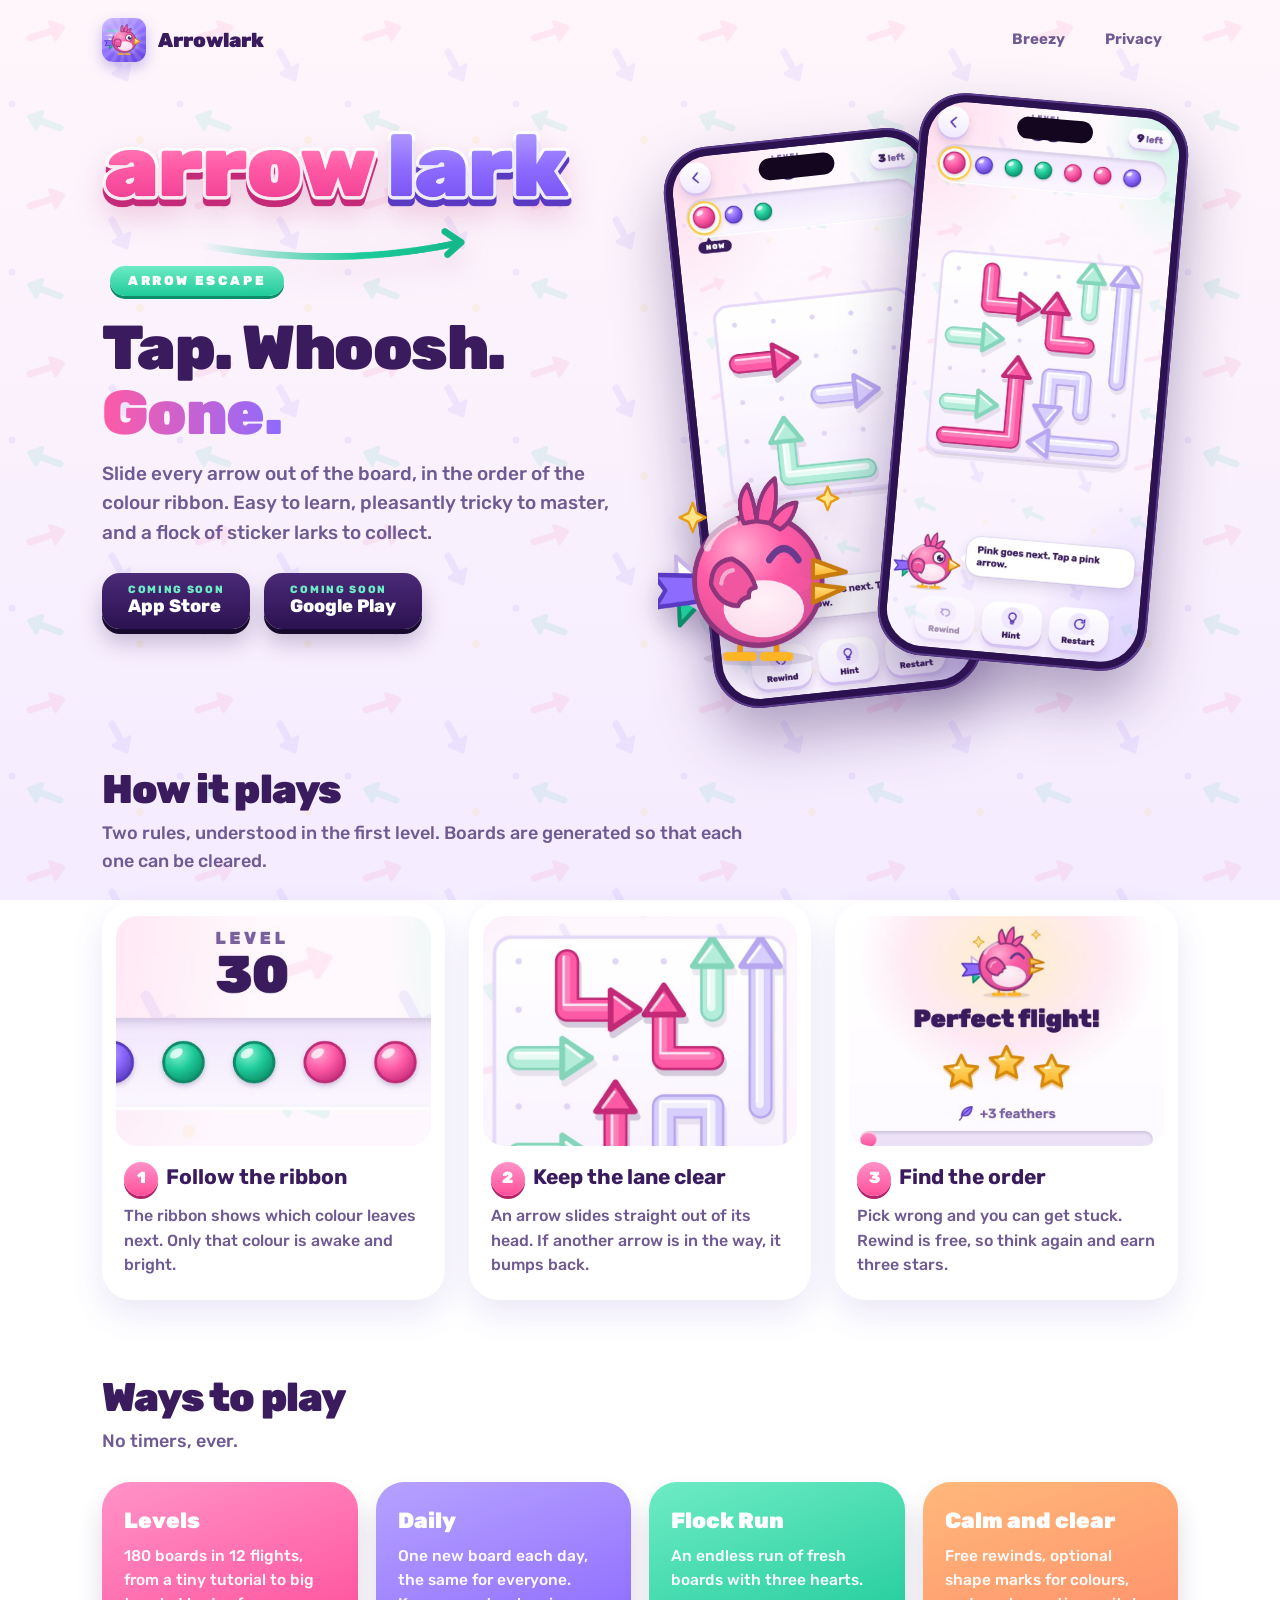
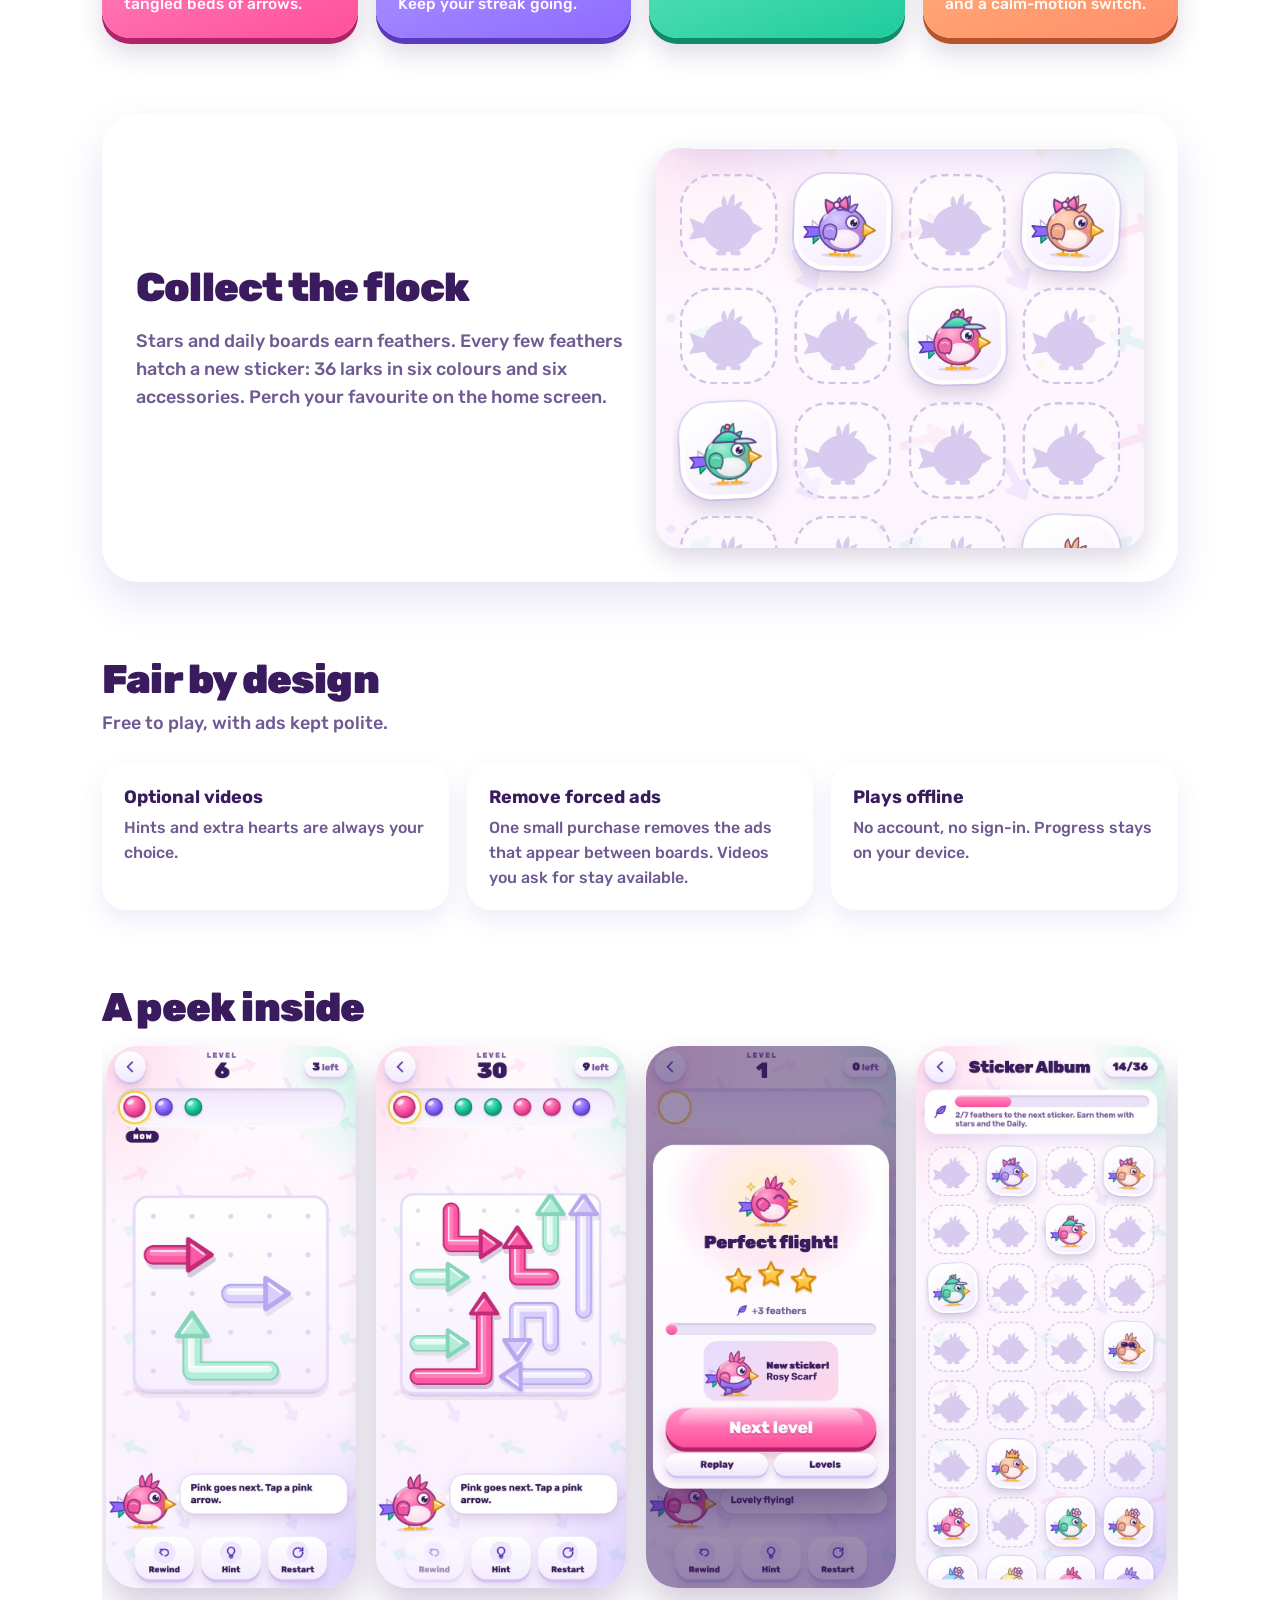
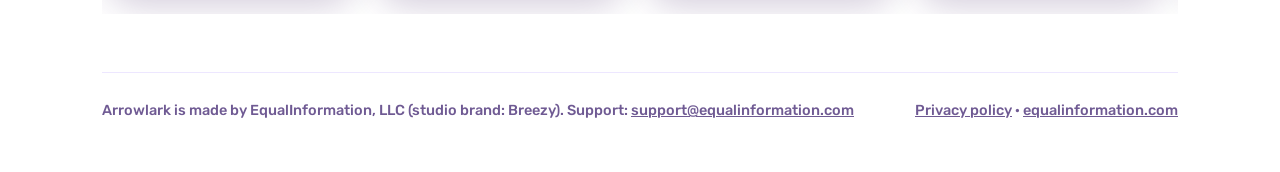
==== commit 3d30058a: "Arrowlark page: link back to equalinformation.com Co-Authored-By: Claude Sonnet 5.5 <noreply@anthrop" ====
--- a/arrowlark/index.html
+++ b/arrowlark/index.html
@@ -70,7 +70,7 @@
   <div class="gallery"><img src="img/shot-1.jpg" alt="Early level with a hint hand" width="250" height="542" loading="lazy"><img src="img/shot-2.jpg" alt="A busy level 30 board" width="250" height="542" loading="lazy"><img src="img/shot-3.jpg" alt="Perfect flight result with three stars" width="250" height="542" loading="lazy"><img src="img/shot-4.jpg" alt="The sticker album" width="250" height="542" loading="lazy"><img src="img/shot-5.jpg" alt="Level select" width="250" height="542" loading="lazy"></div>
 </section>
 </main>
-<footer><span>Arrowlark is made by EqualInformation, LLC (studio brand: Breezy). Support: <a href="mailto:support@equalinformation.com">support@equalinformation.com</a></span><span><a href="../privacy.html">Privacy policy</a></span></footer>
+<footer><span>Arrowlark is made by EqualInformation, LLC (studio brand: Breezy). Support: <a href="mailto:support@equalinformation.com">support@equalinformation.com</a></span><span><a href="../privacy.html">Privacy policy</a> · <a href="https://equalinformation.com/">equalinformation.com</a></span></footer>
 </div>
 </body>
 </html>
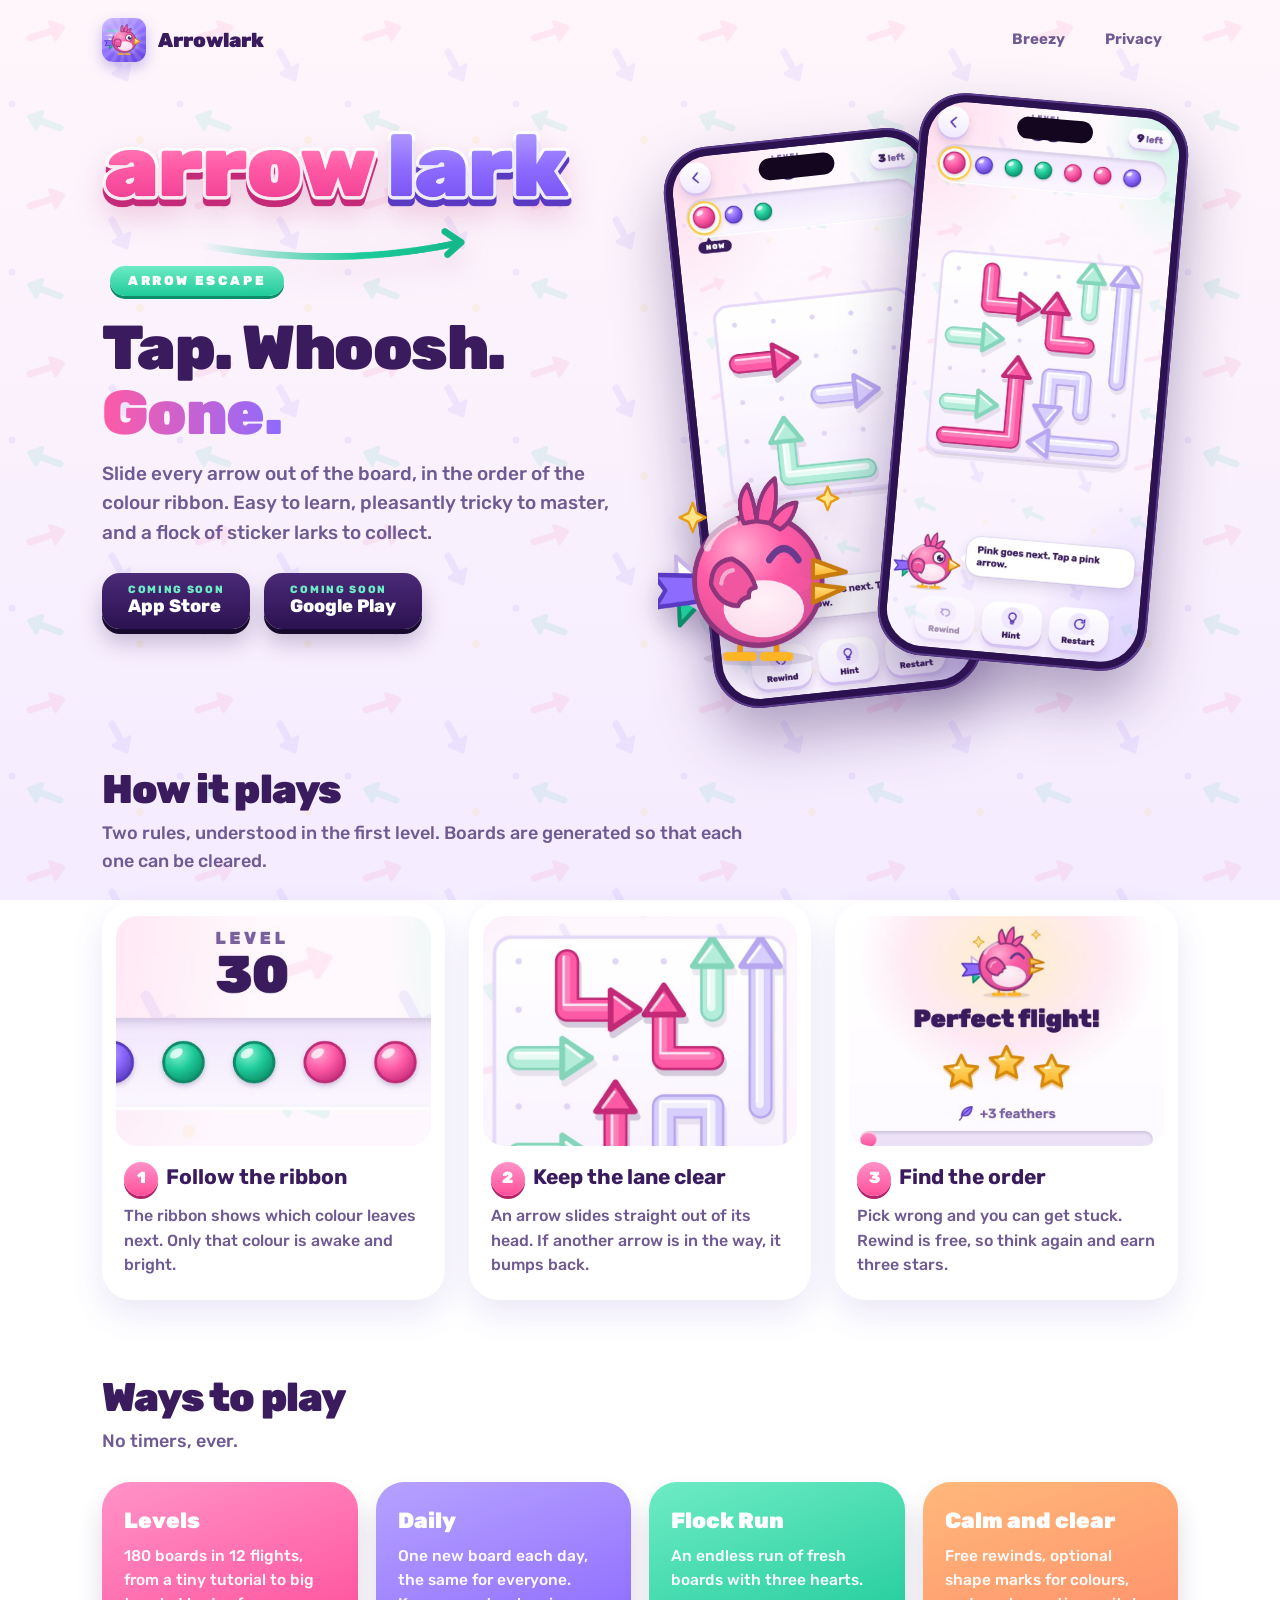
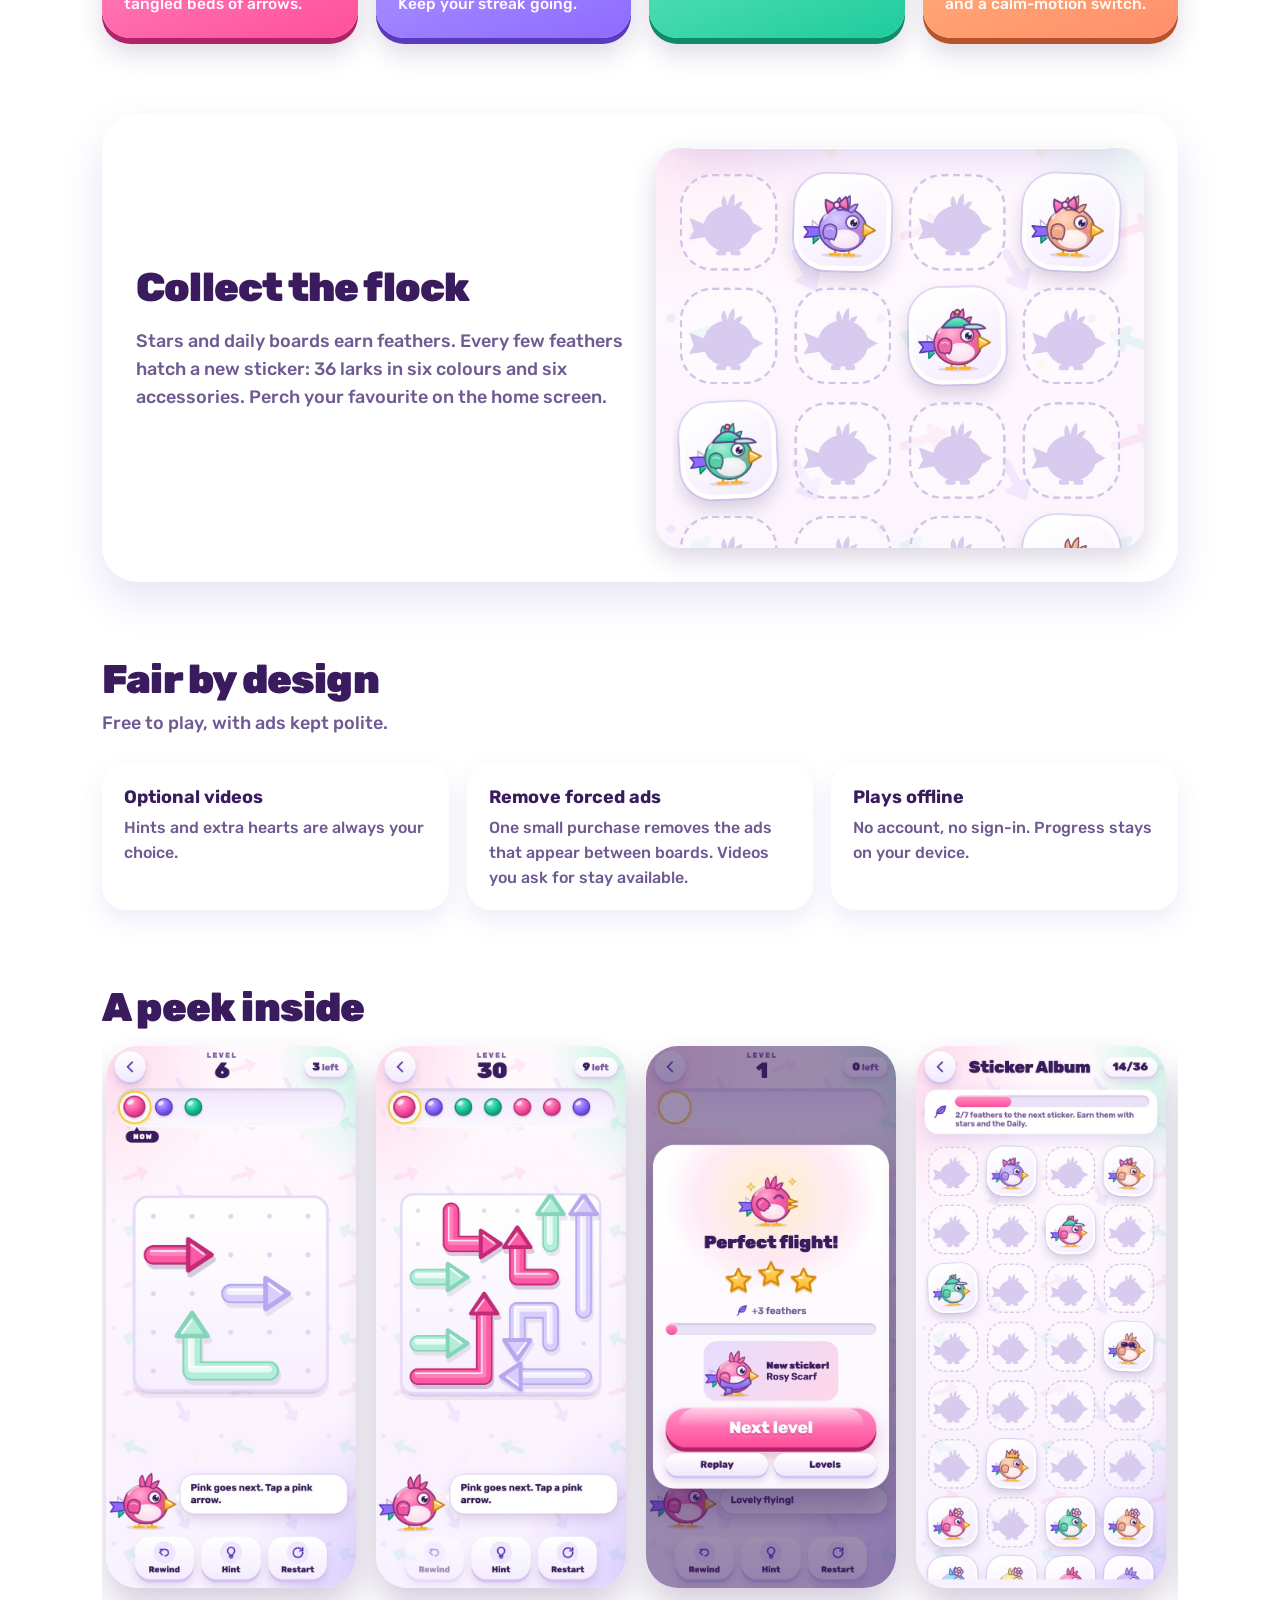
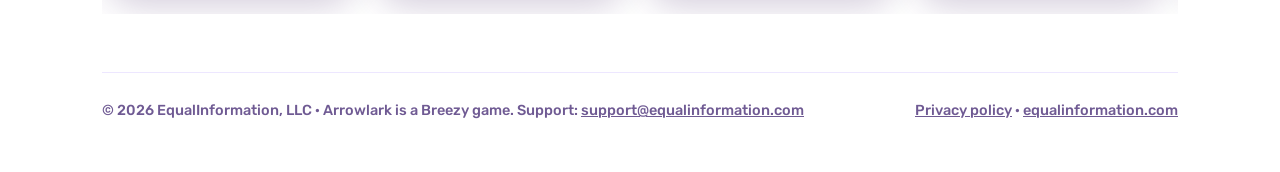
==== commit a75285bd: "Footers: copyright to EqualInformation, LLC with Breezy games on every page; tidy privacy back link " ====
--- a/arrowlark/index.html
+++ b/arrowlark/index.html
@@ -15,7 +15,7 @@
 </head>
 <body>
 <div class="wrap">
-<header class="nav"><a class="brand" href="./"><img src="img/icon.png" alt="" width="44" height="44">Arrowlark</a><nav><a href="../">Breezy</a><a href="../privacy.html">Privacy</a></nav></header>
+<header class="nav"><a class="brand" href="../"><img src="img/icon.png" alt="" width="44" height="44">Arrowlark</a><nav><a href="../">Breezy</a><a href="../privacy.html">Privacy</a></nav></header>
 <main>
 <div class="hero">
   <div>
@@ -70,7 +70,7 @@
   <div class="gallery"><img src="img/shot-1.jpg" alt="Early level with a hint hand" width="250" height="542" loading="lazy"><img src="img/shot-2.jpg" alt="A busy level 30 board" width="250" height="542" loading="lazy"><img src="img/shot-3.jpg" alt="Perfect flight result with three stars" width="250" height="542" loading="lazy"><img src="img/shot-4.jpg" alt="The sticker album" width="250" height="542" loading="lazy"><img src="img/shot-5.jpg" alt="Level select" width="250" height="542" loading="lazy"></div>
 </section>
 </main>
-<footer><span>Arrowlark is made by EqualInformation, LLC (studio brand: Breezy). Support: <a href="mailto:support@equalinformation.com">support@equalinformation.com</a></span><span><a href="../privacy.html">Privacy policy</a> · <a href="https://equalinformation.com/">equalinformation.com</a></span></footer>
+<footer><span>&copy; 2026 EqualInformation, LLC &middot; Arrowlark is a Breezy game. Support: <a href="mailto:support@equalinformation.com">support@equalinformation.com</a></span><span><a href="../privacy.html">Privacy policy</a> · <a href="https://equalinformation.com/">equalinformation.com</a></span></footer>
 </div>
 </body>
 </html>
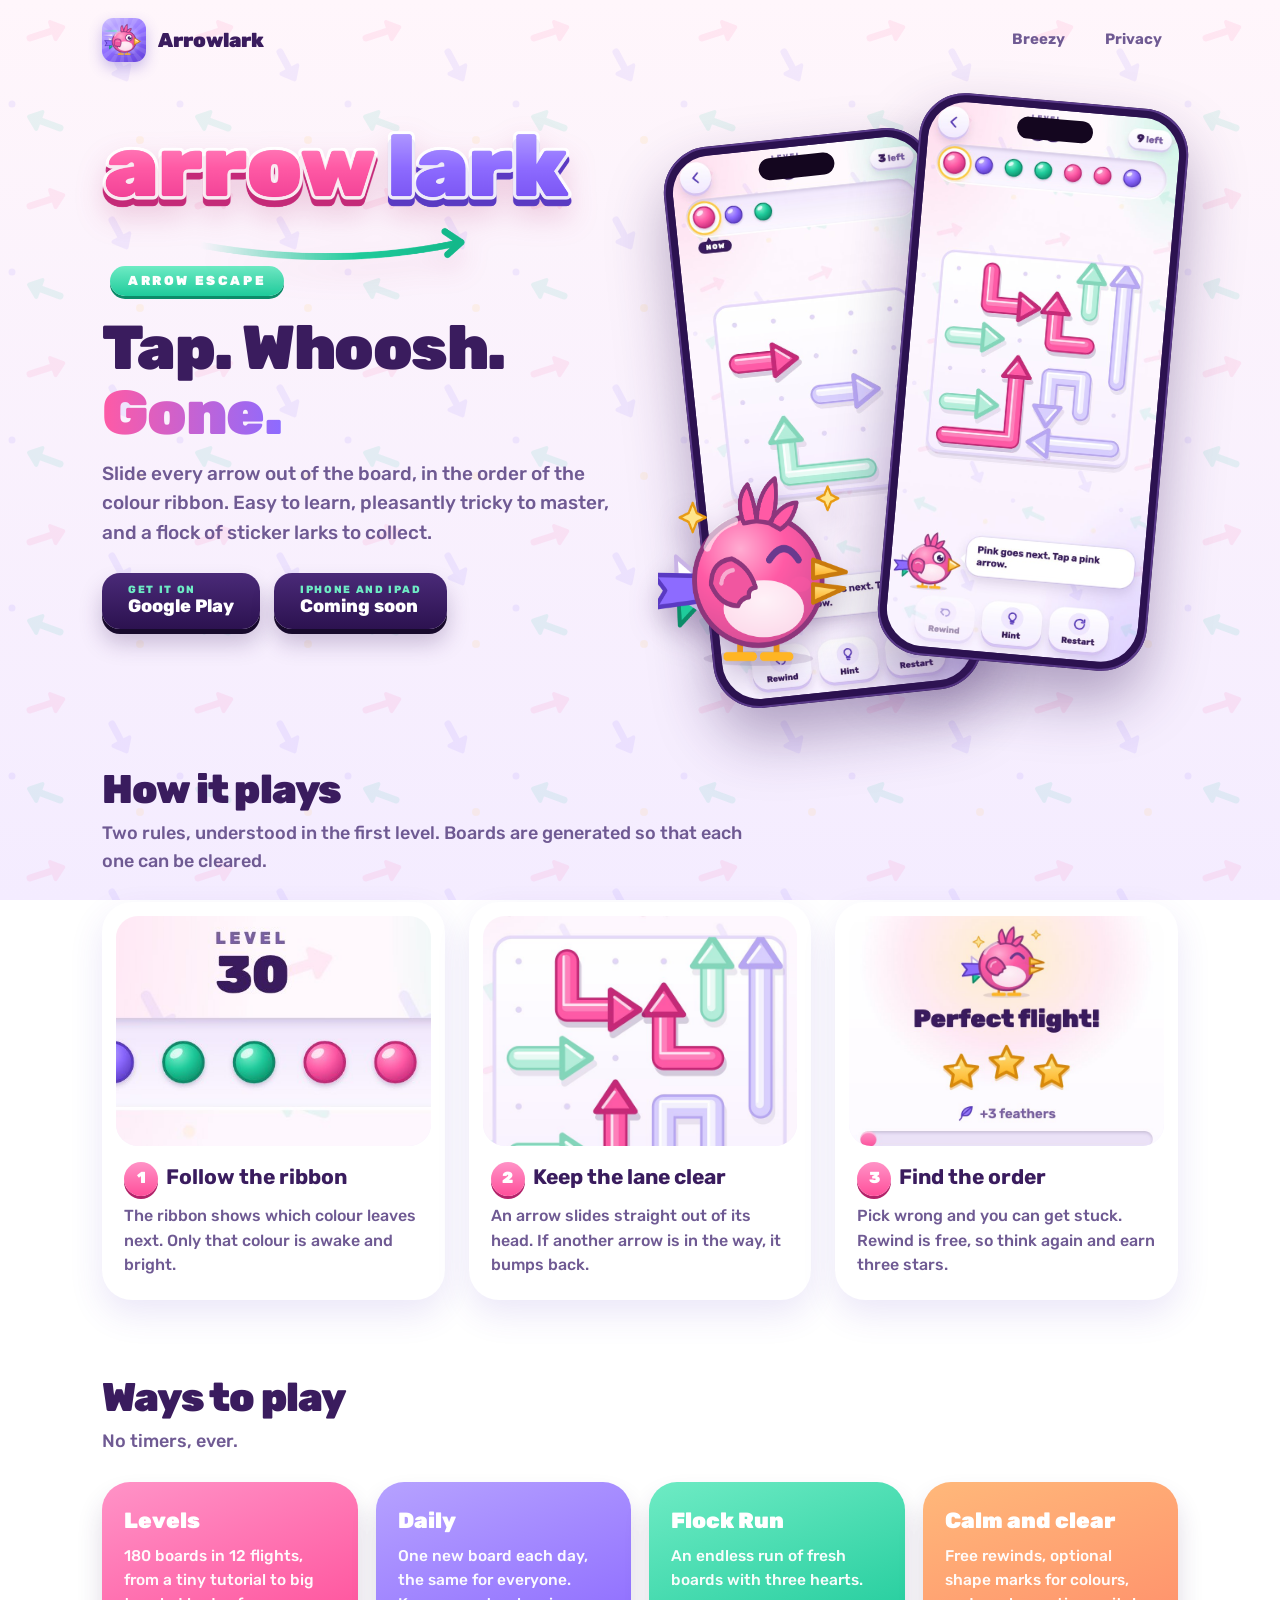
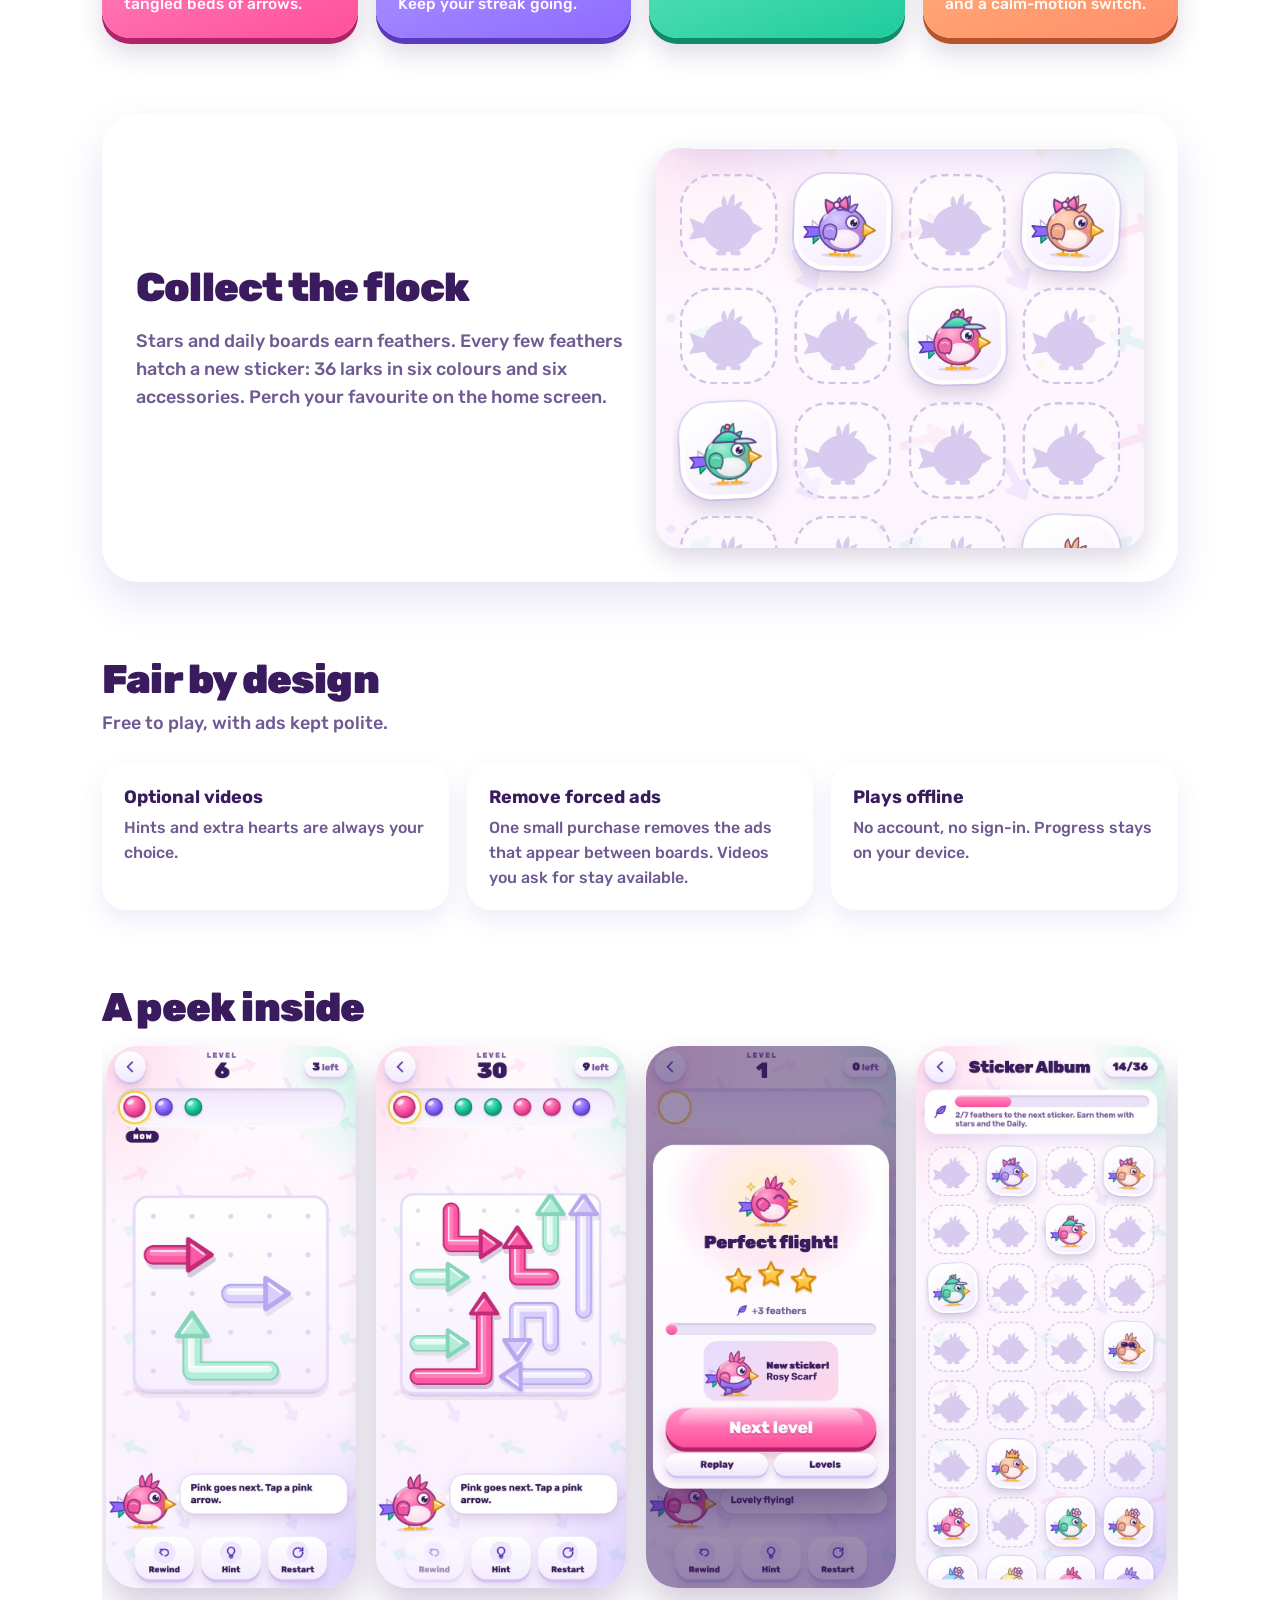
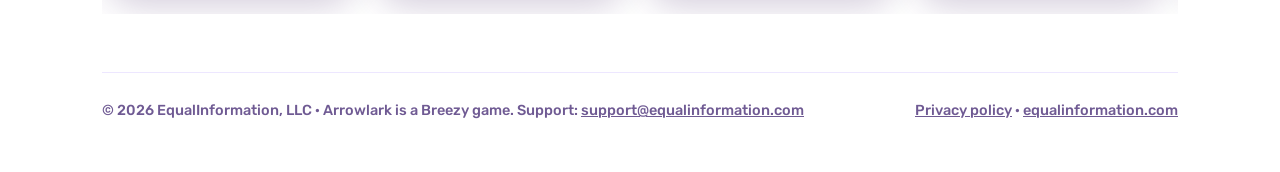
==== commit 8cdc6158: "Breezy site: Arrowlark is live on Google Play (real link); iOS stays coming soon Co-Authored-By: Cla" ====
--- a/arrowlark/index.html
+++ b/arrowlark/index.html
@@ -5,9 +5,9 @@
 <meta name="viewport" content="width=device-width,initial-scale=1">
 <meta name="color-scheme" content="light dark">
 <title>Arrowlark: Arrow Escape, a bouncy arrow game by Breezy</title>
-<meta name="description" content="Arrowlark: Arrow Escape is a bouncy arrow-sliding game for iPhone and Android. Clear the board in ribbon order and hatch 36 sticker larks. Coming soon.">
+<meta name="description" content="Arrowlark: Arrow Escape is a bouncy arrow-sliding game available on Google Play for Android. Clear the board in ribbon order and hatch 36 sticker larks. iPhone and iPad coming soon.">
 <meta property="og:title" content="Arrowlark: Arrow Escape">
-<meta property="og:description" content="Slide the arrows out, in ribbon order. A bouncy arrow game by Breezy. Coming soon.">
+<meta property="og:description" content="Slide the arrows out, in ribbon order. A bouncy arrow game by Breezy. Available on Google Play.">
 <meta property="og:image" content="img/og.jpg">
 <link rel="icon" href="img/icon.png">
 <link rel="apple-touch-icon" href="img/apple-touch-icon.png">
@@ -23,7 +23,7 @@
     <span class="tagpill">ARROW ESCAPE</span>
     <h1>Tap. Whoosh. <em>Gone.</em></h1>
     <p class="lead">Slide every arrow out of the board, in the order of the colour ribbon. Easy to learn, pleasantly tricky to master, and a flock of sticker larks to collect.</p>
-    <div class="cta"><span class="store"><small>COMING SOON</small>App Store</span><span class="store"><small>COMING SOON</small>Google Play</span></div>
+    <div class="cta"><a class="store" href="https://play.google.com/store/apps/details?id=com.equalinformation.breezy.arrowlark" rel="noopener"><small>GET IT ON</small>Google Play</a><span class="store"><small>IPHONE AND IPAD</small>Coming soon</span></div>
   </div>
   <div class="phones">
     <div class="phone p1"><img src="img/shot-1.jpg" alt="A small board with a pink arrow ready to leave" width="640" height="1387"></div>
--- a/arrowlark/arrowlark.css
+++ b/arrowlark/arrowlark.css
@@ -21,6 +21,7 @@
 .lead { font-size: 19px; color: var(--ink2); max-width: 31em; margin: 0 0 26px; }
 .cta { display: flex; flex-wrap: wrap; gap: 14px; }
 .store { display: inline-flex; flex-direction: column; justify-content: center; padding: 11px 26px 12px; border-radius: 18px; background: linear-gradient(180deg, #4a2a78, #2c1250); color: #fff; font-weight: 800; font-size: 18px; line-height: 1.15; box-shadow: 0 5px 0 #170a2c, 0 14px 22px rgba(58,28,94,.25); }
+a.store { text-decoration: none; }
 .store small { font-size: 10.5px; letter-spacing: .16em; font-weight: 800; color: #6EEBC4; }
 .phones { position: relative; height: 560px; }
 .phone { position: absolute; width: 270px; border-radius: 46px; background: #2c1250; padding: 9px; box-shadow: 0 30px 60px rgba(58,28,94,.38), inset 0 0 0 2px #5a3a8a; }
